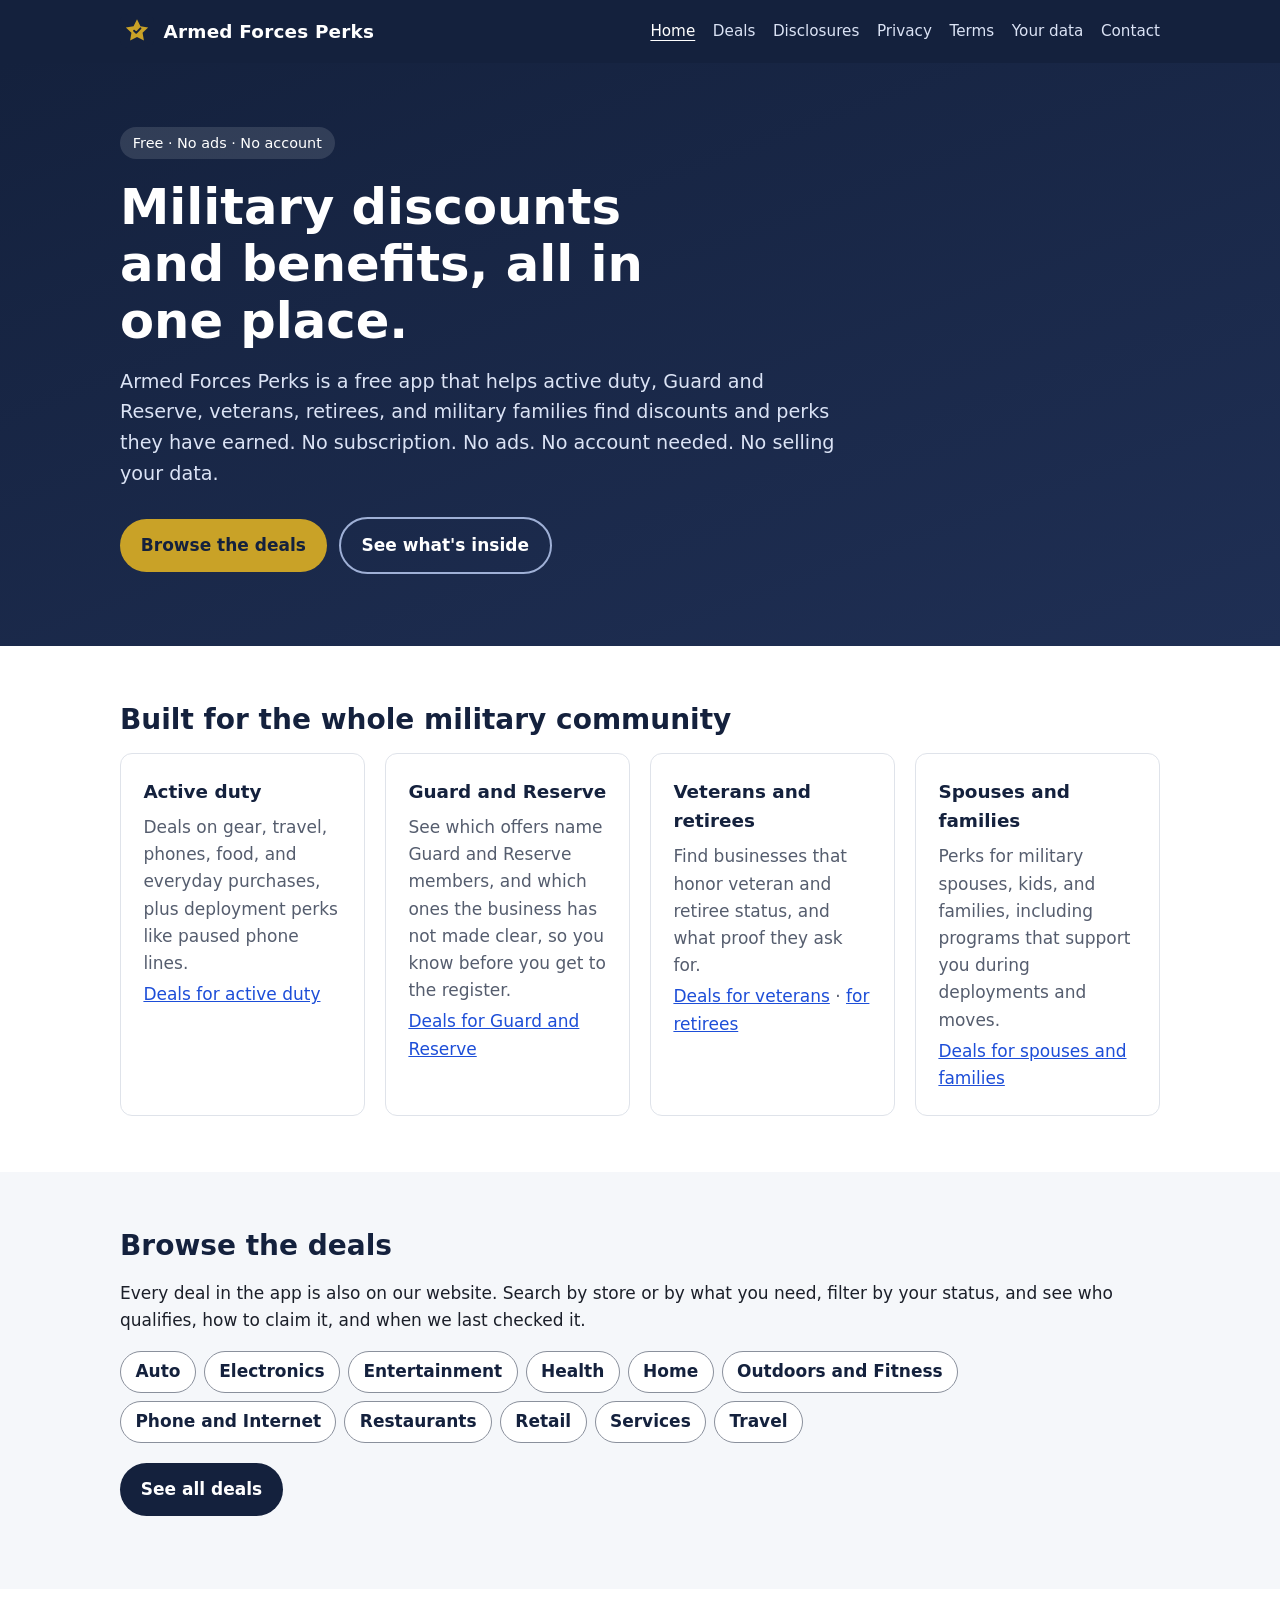
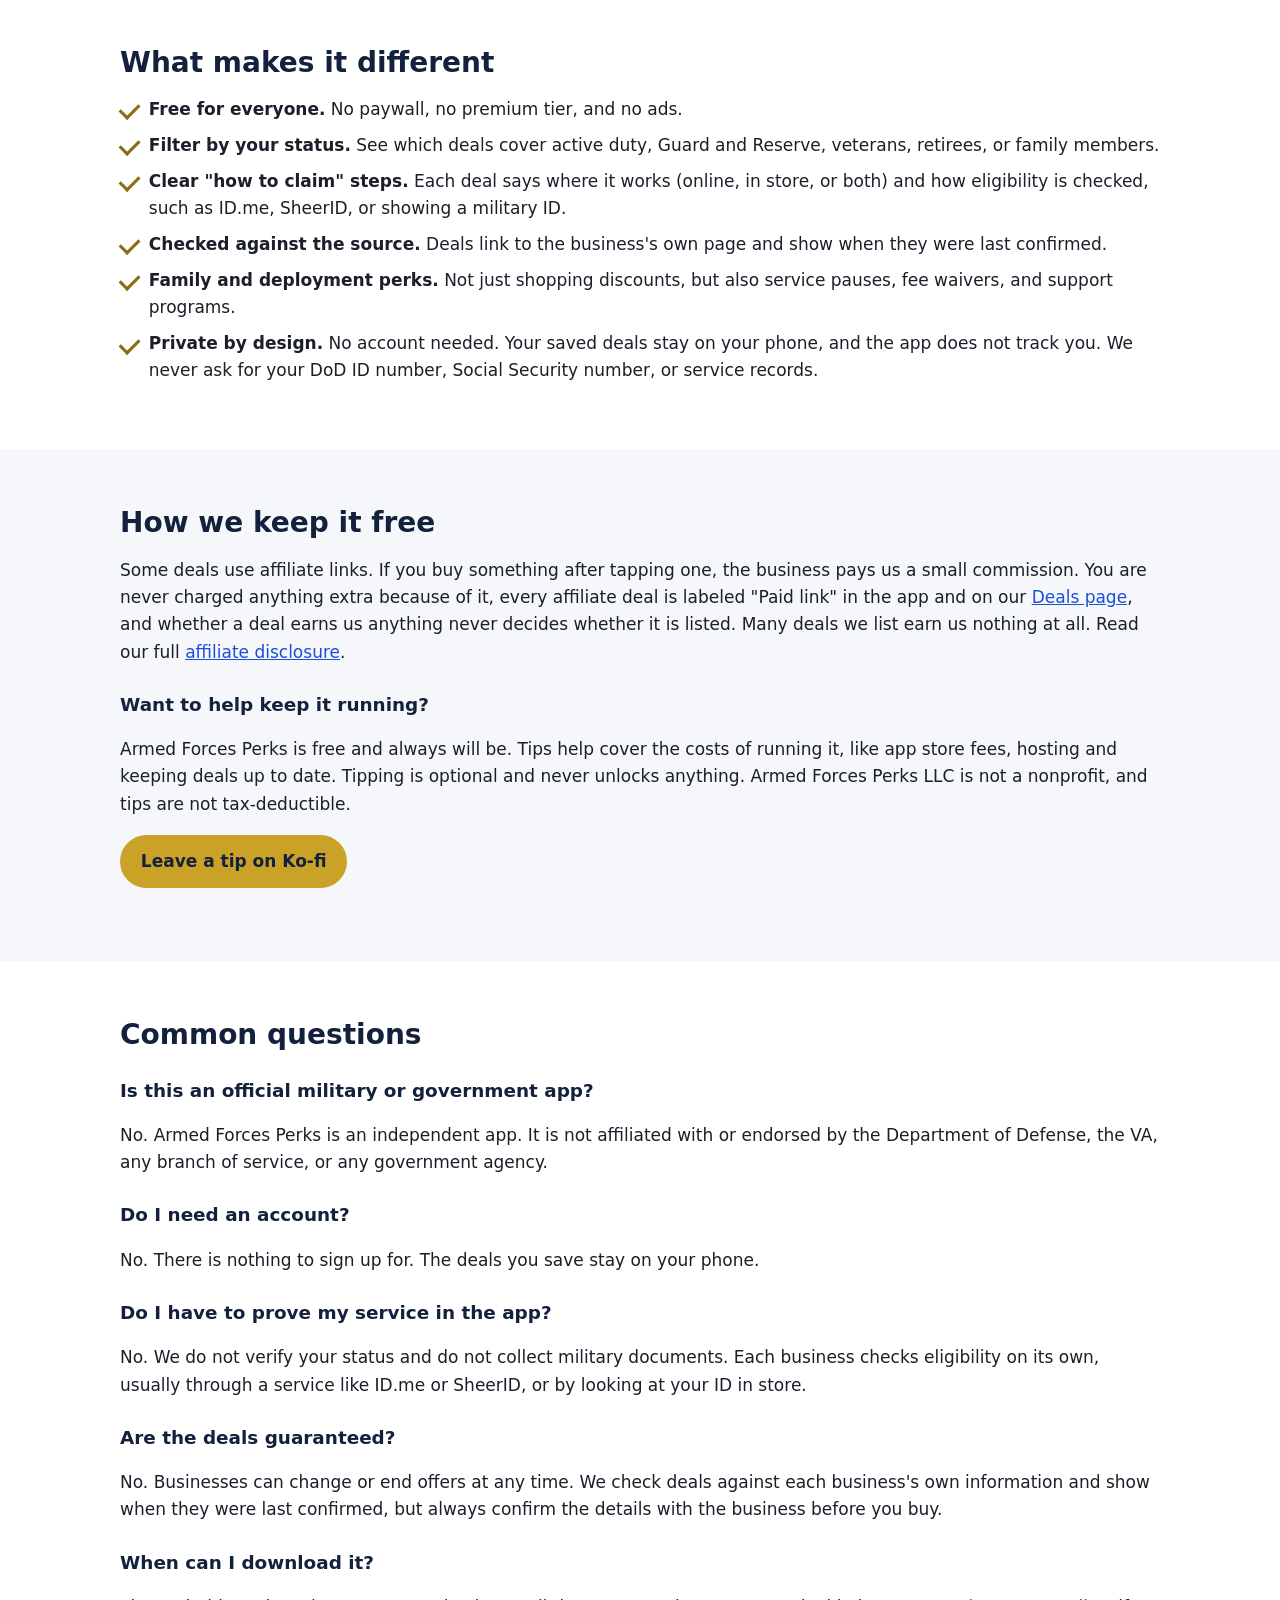
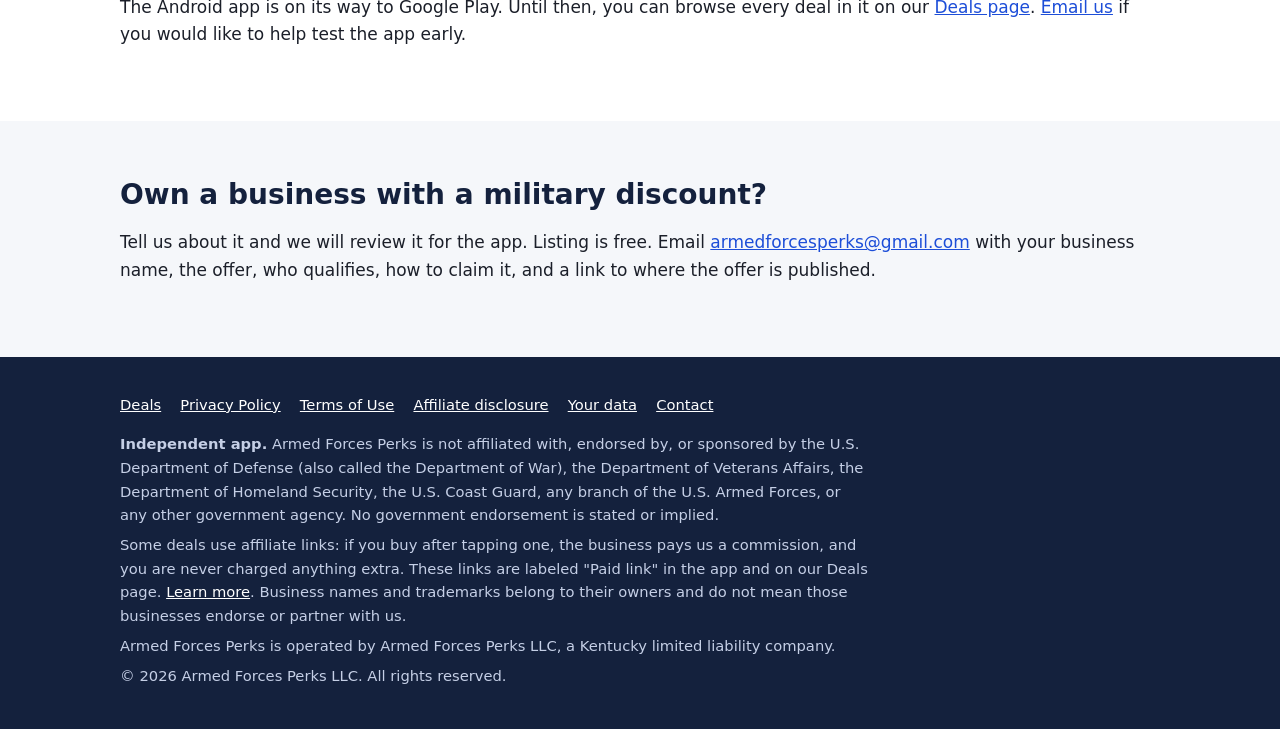
==== index.html @ b26818ce "Add an optional Ko-fi tip jar to the website, with disclosure and privacy notes Co-Authored-By: Clau" ====
<!doctype html>
<html lang="en">
<head>
  <meta charset="utf-8">
  <meta name="viewport" content="width=device-width, initial-scale=1">
  <meta name="impact-site-verification" value="49728595-e5d2-48c5-bed5-4b9787f39c00">
  <title>Armed Forces Perks: Free military discounts and benefits app</title>
  <meta name="description" content="A free, ad-free app that helps active duty, Guard and Reserve, veterans, retirees, and military families find discounts and benefits. Independent and not affiliated with the DoD.">
  <link rel="canonical" href="https://armedforcesperks.com/">
  <meta property="og:title" content="Armed Forces Perks: Free military discounts and benefits app">
  <meta property="og:description" content="A free, ad-free app that helps active duty, Guard and Reserve, veterans, retirees, and military families find discounts and benefits. Independent and not affiliated with the DoD.">
  <meta property="og:type" content="website">
  <meta property="og:url" content="https://armedforcesperks.com/">
  <link rel="icon" href="/favicon.svg" type="image/svg+xml">
  <meta name="theme-color" content="#14213d">
  <link rel="stylesheet" href="/assets/style.css">
</head>
<body>
  <a class="skip" href="#main">Skip to content</a>
  <header class="site-header">
    <div class="wrap">
      <a class="brand" href="/" aria-label="Armed Forces Perks home">
        <img src="/assets/logo.svg" alt="" width="34" height="34">
        <span>Armed Forces Perks</span>
      </a>
      <nav class="nav" aria-label="Main">
        <a href="/" aria-current="page">Home</a>
        <a href="/deals.html">Deals</a>
        <a href="/disclosures.html">Disclosures</a>
        <a href="/privacy.html">Privacy</a>
        <a href="/terms.html">Terms</a>
        <a href="/delete-account.html">Your data</a>
        <a href="/contact.html">Contact</a>
      </nav>
    </div>
  </header>
  <main id="main">
    <div class="hero">
      <div class="wrap">
        <span class="pill">Free &middot; No ads &middot; No account</span>
        <h1>Military discounts and benefits, all in one place.</h1>
        <p class="lead">Armed Forces Perks is a free app that helps active duty, Guard and Reserve, veterans, retirees, and military families find discounts and perks they have earned. No subscription. No ads. No account needed. No selling your data.</p>
        <div class="badge-row">
          <a class="btn btn-gold" href="/deals.html">Browse the deals</a>
          <a class="btn btn-ghost" href="#features">See what's inside</a>
        </div>
      </div>
    </div>

    <section id="who">
      <div class="wrap">
        <h2>Built for the whole military community</h2>
        <div class="grid">
          <div class="card"><h3>Active duty</h3><p>Deals on gear, travel, phones, food, and everyday purchases, plus deployment perks like paused phone lines.</p><p><a href="/deals.html?for=activeDuty">Deals for active duty</a></p></div>
          <div class="card"><h3>Guard and Reserve</h3><p>See which offers name Guard and Reserve members, and which ones the business has not made clear, so you know before you get to the register.</p><p><a href="/deals.html?for=guardReserve">Deals for Guard and Reserve</a></p></div>
          <div class="card"><h3>Veterans and retirees</h3><p>Find businesses that honor veteran and retiree status, and what proof they ask for.</p><p><a href="/deals.html?for=veteran">Deals for veterans</a> &middot; <a href="/deals.html?for=retiree">for retirees</a></p></div>
          <div class="card"><h3>Spouses and families</h3><p>Perks for military spouses, kids, and families, including programs that support you during deployments and moves.</p><p><a href="/deals.html?for=family">Deals for spouses and families</a></p></div>
        </div>
      </div>
    </section>

    <section id="browse" class="alt">
      <div class="wrap">
        <h2>Browse the deals</h2>
        <p>Every deal in the app is also on our website. Search by store or by what you need, filter by your status, and see who qualifies, how to claim it, and when we last checked it.</p>
        <ul class="cat-links" aria-label="Deal categories">
          <li><a href="/deals.html?category=Auto">Auto</a></li>
          <li><a href="/deals.html?category=Electronics">Electronics</a></li>
          <li><a href="/deals.html?category=Entertainment">Entertainment</a></li>
          <li><a href="/deals.html?category=Health">Health</a></li>
          <li><a href="/deals.html?category=Home">Home</a></li>
          <li><a href="/deals.html?category=Outdoors%20and%20Fitness">Outdoors and Fitness</a></li>
          <li><a href="/deals.html?category=Phone%20and%20Internet">Phone and Internet</a></li>
          <li><a href="/deals.html?category=Restaurants">Restaurants</a></li>
          <li><a href="/deals.html?category=Retail">Retail</a></li>
          <li><a href="/deals.html?category=Services">Services</a></li>
          <li><a href="/deals.html?category=Travel">Travel</a></li>
        </ul>
        <p><a class="btn btn-navy" href="/deals.html">See all deals</a></p>
      </div>
    </section>

    <section id="features">
      <div class="wrap">
        <h2>What makes it different</h2>
        <ul class="checks">
          <li><strong>Free for everyone.</strong> No paywall, no premium tier, and no ads.</li>
          <li><strong>Filter by your status.</strong> See which deals cover active duty, Guard and Reserve, veterans, retirees, or family members.</li>
          <li><strong>Clear "how to claim" steps.</strong> Each deal says where it works (online, in store, or both) and how eligibility is checked, such as ID.me, SheerID, or showing a military ID.</li>
          <li><strong>Checked against the source.</strong> Deals link to the business's own page and show when they were last confirmed.</li>
          <li><strong>Family and deployment perks.</strong> Not just shopping discounts, but also service pauses, fee waivers, and support programs.</li>
          <li><strong>Private by design.</strong> No account needed. Your saved deals stay on your phone, and the app does not track you. We never ask for your DoD ID number, Social Security number, or service records.</li>
        </ul>
      </div>
    </section>

    <section id="free" class="alt">
      <div class="wrap">
        <h2>How we keep it free</h2>
        <p>Some deals use affiliate links. If you buy something after tapping one, the business pays us a small commission. You are never charged anything extra because of it, every affiliate deal is labeled "Paid link" in the app and on our <a href="/deals.html">Deals page</a>, and whether a deal earns us anything never decides whether it is listed. Many deals we list earn us nothing at all. Read our full <a href="/disclosures.html">affiliate disclosure</a>.</p>
        <h3 id="tips">Want to help keep it running?</h3>
        <p>Armed Forces Perks is free and always will be. Tips help cover the costs of running it, like app store fees, hosting and keeping deals up to date. Tipping is optional and never unlocks anything. Armed Forces Perks LLC is not a nonprofit, and tips are not tax-deductible.</p>
        <p><a class="btn btn-gold" href="https://ko-fi.com/armedforcesperks" rel="noopener">Leave a tip on Ko-fi</a></p>
      </div>
    </section>

    <section id="faq">
      <div class="wrap">
        <h2>Common questions</h2>
        <h3>Is this an official military or government app?</h3>
        <p>No. Armed Forces Perks is an independent app. It is not affiliated with or endorsed by the Department of Defense, the VA, any branch of service, or any government agency.</p>
        <h3>Do I need an account?</h3>
        <p>No. There is nothing to sign up for. The deals you save stay on your phone.</p>
        <h3>Do I have to prove my service in the app?</h3>
        <p>No. We do not verify your status and do not collect military documents. Each business checks eligibility on its own, usually through a service like ID.me or SheerID, or by looking at your ID in store.</p>
        <h3>Are the deals guaranteed?</h3>
        <p>No. Businesses can change or end offers at any time. We check deals against each business's own information and show when they were last confirmed, but always confirm the details with the business before you buy.</p>
        <h3>When can I download it?</h3>
        <p>The Android app is on its way to Google Play. Until then, you can browse every deal in it on our <a href="/deals.html">Deals page</a>. <a href="/contact.html">Email us</a> if you would like to help test the app early.</p>
      </div>
    </section>

    <section id="business" class="alt">
      <div class="wrap">
        <h2>Own a business with a military discount?</h2>
        <p>Tell us about it and we will review it for the app. Listing is free. Email <a href="mailto:armedforcesperks@gmail.com">armedforcesperks@gmail.com</a> with your business name, the offer, who qualifies, how to claim it, and a link to where the offer is published.</p>
      </div>
    </section>
  </main>
  <footer class="site-footer">
    <div class="wrap">
      <ul class="links">
        <li><a href="/deals.html">Deals</a></li>
        <li><a href="/privacy.html">Privacy Policy</a></li>
        <li><a href="/terms.html">Terms of Use</a></li>
        <li><a href="/disclosures.html">Affiliate disclosure</a></li>
        <li><a href="/delete-account.html">Your data</a></li>
        <li><a href="/contact.html">Contact</a></li>
      </ul>
      <p><strong>Independent app.</strong> Armed Forces Perks is not affiliated with, endorsed by, or sponsored by the U.S. Department of Defense (also called the Department of War), the Department of Veterans Affairs, the Department of Homeland Security, the U.S. Coast Guard, any branch of the U.S. Armed Forces, or any other government agency. No government endorsement is stated or implied.</p>
      <p>Some deals use affiliate links: if you buy after tapping one, the business pays us a commission, and you are never charged anything extra. These links are labeled "Paid link" in the app and on our Deals page. <a href="/disclosures.html">Learn more</a>. Business names and trademarks belong to their owners and do not mean those businesses endorse or partner with us.</p>
      <p>Armed Forces Perks is operated by Armed Forces Perks LLC, a Kentucky limited liability company.</p>
      <p>&copy; 2026 Armed Forces Perks LLC. All rights reserved.</p>
    </div>
  </footer>
</body>
</html>
---- assets/style.css ----
/* Armed Forces Perks: site styles. No external fonts, scripts or trackers. */
:root{
  --navy:#14213d; --navy-2:#1f2f54; --gold:#c9a227; --gold-dark:#8a6d10;
  --ink:#1b1f29; --muted:#555d6e; --line:#dfe3ea; --bg:#ffffff; --bg-soft:#f5f7fa;
  --radius:12px; --max:1080px;
}
*{box-sizing:border-box}
html{-webkit-text-size-adjust:100%}
body{margin:0;font-family:system-ui,-apple-system,"Segoe UI",Roboto,"Helvetica Neue",Arial,sans-serif;
  color:var(--ink);background:var(--bg);line-height:1.6;font-size:17px}
img,svg{max-width:100%;height:auto}
a{color:#1d4ed8}
a:hover{color:#1e3a8a}
:focus-visible{outline:3px solid var(--gold);outline-offset:2px}
.skip{position:absolute;left:-9999px}
.skip:focus{left:1rem;top:1rem;background:#fff;padding:.5rem 1rem;z-index:10}
.wrap{max-width:var(--max);margin:0 auto;padding:0 1.25rem}

/* Header */
.site-header{background:var(--navy);color:#fff}
.site-header .wrap{display:flex;align-items:center;justify-content:space-between;gap:1rem;flex-wrap:wrap;padding-top:.9rem;padding-bottom:.9rem}
.brand{display:flex;align-items:center;gap:.6rem;color:#fff;text-decoration:none;font-weight:700;font-size:1.15rem;letter-spacing:.2px}
.brand:hover{color:#fff}
.brand svg{width:34px;height:34px;flex:none}
.nav{display:flex;flex-wrap:wrap;gap:.25rem 1.1rem}
.nav a{color:#dbe3f5;text-decoration:none;font-size:.95rem}
.nav a:hover,.nav a[aria-current="page"]{color:#fff;text-decoration:underline;text-underline-offset:4px}

/* Hero */
.hero{background:linear-gradient(160deg,var(--navy) 0%,var(--navy-2) 100%);color:#fff;padding:4rem 0 4.5rem}
.hero h1{font-size:clamp(2rem,5vw,3.1rem);line-height:1.15;margin:0 0 1rem;max-width:18ch}
.hero p.lead{font-size:1.2rem;color:#dbe3f5;max-width:60ch;margin:0 0 1.75rem}
.badge-row{display:flex;flex-wrap:wrap;gap:.75rem;align-items:center}
.btn{display:inline-block;padding:.8rem 1.3rem;border-radius:999px;font-weight:600;text-decoration:none}
.btn-gold{background:var(--gold);color:#14213d}
.btn-gold:hover{background:#ddb53a;color:#14213d}
.btn-ghost{border:2px solid #9fb0d6;color:#fff}
.btn-ghost:hover{border-color:#fff;color:#fff}
.pill{display:inline-block;background:rgba(255,255,255,.12);color:#fff;border-radius:999px;padding:.3rem .8rem;font-size:.9rem;margin-bottom:1.25rem}

/* Sections */
section{padding:3.5rem 0}
section.alt{background:var(--bg-soft)}
h2{font-size:1.75rem;line-height:1.25;margin:0 0 1rem;color:var(--navy)}
h3{font-size:1.15rem;margin:1.5rem 0 .5rem;color:var(--navy)}
.grid{display:grid;gap:1.25rem;grid-template-columns:repeat(auto-fit,minmax(230px,1fr))}
.card{background:#fff;border:1px solid var(--line);border-radius:var(--radius);padding:1.4rem}
.card h3{margin-top:0}
.card p{margin:.25rem 0 0;color:var(--muted)}
.checks{list-style:none;padding:0;margin:0}
.checks li{padding-left:1.8rem;position:relative;margin:.55rem 0}
.checks li::before{content:"";position:absolute;left:0;top:.45em;width:1rem;height:.55rem;border-left:3px solid var(--gold-dark);border-bottom:3px solid var(--gold-dark);transform:rotate(-45deg)}

/* Legal / document pages */
.doc{padding:2.75rem 0 3.5rem}
.doc .wrap{max-width:780px}
.doc h1{font-size:2.1rem;line-height:1.2;color:var(--navy);margin:0 0 .35rem}
.doc h2{font-size:1.35rem;margin:2.2rem 0 .6rem}
.doc .meta{color:var(--muted);margin:0 0 1.75rem}
.doc li{margin:.3rem 0}
.note{background:#fff8e1;border:1px solid #f0d98a;border-left:5px solid var(--gold);border-radius:8px;padding:1rem 1.2rem;margin:1.5rem 0}
.note p{margin:.3rem 0}
.box{background:var(--bg-soft);border:1px solid var(--line);border-radius:8px;padding:1rem 1.2rem;margin:1.25rem 0}
.toc{background:var(--bg-soft);border-radius:8px;padding:1rem 1.25rem;margin:0 0 1.5rem}
.toc ol{margin:.3rem 0 0;padding-left:1.25rem}
table{width:100%;border-collapse:collapse;margin:1rem 0;font-size:.95rem}
th,td{border:1px solid var(--line);padding:.6rem .7rem;text-align:left;vertical-align:top}
th{background:var(--bg-soft)}
.table-scroll{overflow-x:auto}
ol.steps{padding-left:1.3rem}
ol.steps li{margin:.6rem 0}

/* Footer */
.site-footer{background:var(--navy);color:#c5cfe6;font-size:.92rem;padding:2.25rem 0}
.site-footer a{color:#fff}
.site-footer .links{display:flex;flex-wrap:wrap;gap:.4rem 1.2rem;margin:0 0 1rem;padding:0;list-style:none}
.site-footer p{margin:.4rem 0;max-width:80ch}

@media (max-width:640px){
  body{font-size:16px}
  .hero{padding:3rem 0 3.25rem}
  section{padding:2.5rem 0}
}
@media print{
  .site-header,.site-footer,.skip{display:none}
  a{color:inherit}
}

/* Screen-reader-only text */
.visually-hidden{position:absolute!important;width:1px;height:1px;padding:0;margin:-1px;overflow:hidden;clip:rect(0,0,0,0);white-space:nowrap;border:0}

/* Deals page. Colors follow the app: deal blue for the discount, green for "Verified",
   amber for "Needs review". Every text color meets WCAG AA contrast on its background. */
.page-head{background:linear-gradient(160deg,var(--navy) 0%,var(--navy-2) 100%);color:#fff;padding:2.5rem 0 2.75rem}
.page-head h1{font-size:clamp(1.8rem,4.5vw,2.6rem);line-height:1.15;margin:0 0 .75rem}
.page-head .lead{color:#dbe3f5;font-size:1.1rem;max-width:65ch;margin:0}
.deals-section{padding-top:1.75rem}
.note.disclose{margin-top:0}
.filters{display:grid;gap:.9rem 1.25rem;grid-template-columns:2fr 1fr 1fr;align-items:end;background:var(--bg-soft);border:1px solid var(--line);border-radius:var(--radius);padding:1rem 1.1rem;margin:1.25rem 0 1rem}
.filters[hidden]{display:none}
.field{display:flex;flex-direction:column;gap:.3rem;min-width:0}
.field>label{font-weight:700;font-size:.92rem;color:var(--navy)}
.field input[type=search],.field select{font:inherit;font-size:1rem;width:100%;min-height:46px;padding:.55rem .75rem;border:1px solid #8a909c;border-radius:10px;background:#fff;color:var(--ink)}
.field-checks{grid-column:1 / 3;flex-direction:row;flex-wrap:wrap;gap:.4rem 1.5rem}
.field-reset{align-items:flex-end}
.check{display:flex;align-items:center;gap:.5rem;min-height:44px;cursor:pointer}
.check input{width:1.2rem;height:1.2rem;margin:0;accent-color:var(--navy)}
.check input:disabled+span{color:#6b7280}
.btn-plain{font:inherit;background:none;border:0;padding:.35rem .1rem;color:#1d4ed8;text-decoration:underline;text-underline-offset:3px;cursor:pointer;min-height:44px}
.btn-plain:hover{color:#1e3a8a}
.results-bar{display:flex;flex-wrap:wrap;justify-content:space-between;align-items:baseline;gap:.25rem 1rem;margin:.25rem 0 .5rem}
.count{font-weight:700;margin:0;color:var(--navy)}
.updated{margin:0;color:var(--muted);font-size:.92rem}
.search-note{margin:.25rem 0 1rem}
.deal-list{list-style:none;margin:0;padding:0;display:grid;gap:.9rem}
.deal{display:grid;grid-template-columns:92px minmax(0,1fr);background:#fff;border:1px solid #d5dae3;border-radius:var(--radius);overflow:hidden;scroll-margin-top:1rem}
.deal-amt{background:#1046d6;color:#fff;display:flex;flex-direction:column;align-items:center;justify-content:center;text-align:center;padding:.75rem .4rem;font-weight:900;line-height:1.05}
.amt-big{font-size:1.6rem;letter-spacing:-.5px}
.amt-big.amt-long{font-size:1.25rem}
.amt-small{font-size:.75rem;letter-spacing:.6px;margin:.2rem 0}
.deal-icon{width:34px;height:34px;fill:none;stroke:#fff;stroke-width:1.8;stroke-linecap:round;stroke-linejoin:round}
.deal-body{min-width:0;padding:.9rem 1.1rem .6rem}
.deal-cat{margin:0;font-size:.78rem;font-weight:800;letter-spacing:1px;text-transform:uppercase;color:#4a5160}
.deal-name{margin:.1rem 0 .2rem;font-size:1.2rem;line-height:1.25;color:var(--ink);overflow-wrap:anywhere}
.deal-sum{margin:0 0 .5rem;color:#2f3542}
.badges{list-style:none;display:flex;flex-wrap:wrap;gap:.35rem .5rem;margin:0;padding:0}
.badge{font-size:.82rem;font-weight:700;border-radius:999px;padding:.12rem .6rem;border:1px solid transparent}
.badge-ok{color:#0b6b2e;background:#e7f4ec}
.badge-warn{color:#8a5300;background:#fff1d6}
.badge-neutral{color:#3c4350;background:#eef0f4}
.badge-info{color:#1046d6;background:#e9effd}
.badge-paid{color:#16181d;background:#fff;border-color:#8a909c}
.deal-more{grid-column:1 / -1;border-top:1px solid var(--line);padding:0 1.1rem}
.deal-more>summary{cursor:pointer;font-weight:700;color:#1d4ed8;min-height:44px;display:flex;align-items:center;gap:.35rem;list-style:none}
.deal-more>summary::-webkit-details-marker{display:none}
.deal-more>summary::before{content:"";width:.5rem;height:.5rem;border-right:2px solid currentColor;border-bottom:2px solid currentColor;transform:rotate(-45deg);transition:transform .15s;margin-right:.2rem}
.deal-more[open]>summary::before{transform:rotate(45deg)}
.deal-more>summary:hover{color:#1e3a8a}
.deal-detail{padding:.25rem 0 1rem}
.deal-detail>p{margin:.5rem 0}
.deal-detail h4{font-size:.85rem;letter-spacing:.8px;text-transform:uppercase;color:#4a5160;margin:1.1rem 0 .35rem}
.trust{border:1px solid;border-left-width:5px;border-radius:8px;padding:.6rem .9rem}
.trust p{margin:.1rem 0;font-size:.95rem}
.trust-title{font-weight:800}
.trust-ok{border-color:#0b6b2e}
.trust-ok .trust-title{color:#0b6b2e}
.trust-warn{border-color:#8a5300;background:#fff1d6}
.trust-warn .trust-title{color:#8a5300}
table.elig{margin:.25rem 0;max-width:420px}
table.elig caption{position:absolute;width:1px;height:1px;overflow:hidden;clip:rect(0,0,0,0)}
table.elig th{background:none;font-weight:400}
table.elig td{font-weight:700;width:9rem}
.elig-yes{color:#0b6b2e}
.elig-no{color:#9b1c22}
.elig-unknown{color:#4a5160}
.facts{display:flex;flex-wrap:wrap;gap:.35rem 1.25rem;padding:0;margin:.25rem 0;list-style:none;font-size:.95rem}
.facts li{position:relative;padding-left:.9rem}
.facts li::before{content:"";position:absolute;left:0;top:.65em;width:.4rem;height:.4rem;border-radius:50%;background:#8a909c}
.notice{background:var(--bg-soft);border:1px solid var(--line);border-radius:8px;padding:.7rem .9rem;margin:.9rem 0;font-size:.95rem}
.notice-info{background:#e9effd;border-color:#c9d6fb}
.notice-warn{background:#fff1d6;border-color:#f0d98a;color:#5c3a00}
.cta{margin:1.1rem 0 .5rem}
.cta .paid{font-weight:700;margin:0 0 .45rem;font-size:.95rem}
.btn-deal{background:#1046d6;color:#fff;border-radius:10px;padding:.75rem 1.2rem;overflow-wrap:anywhere}
.btn-deal:hover{background:#0b37ad;color:#fff}
.cta .small{margin:.4rem 0 0}
.small{font-size:.88rem}
.muted{color:var(--muted)}
.deal-links{margin:.9rem 0 .2rem}
.more-row{text-align:center;margin:1.5rem 0 .5rem}
.btn-navy{background:var(--navy);color:#fff;border:0;font:inherit;font-weight:600;cursor:pointer}
.btn-navy:hover{background:var(--navy-2);color:#fff}
.btn-navy[hidden]{display:none}
.deals-foot{margin-top:2.5rem;border-top:1px solid var(--line);padding-top:1.5rem}
.deals-foot h2{font-size:1.35rem}
/* Home page: category shortcuts */
.cat-links{display:flex;flex-wrap:wrap;gap:.5rem;list-style:none;padding:0;margin:1rem 0 1.25rem}
.cat-links a{display:inline-block;border:1px solid #8a909c;border-radius:999px;padding:.4rem .9rem;text-decoration:none;color:var(--navy);background:#fff;font-weight:600}
.cat-links a:hover{border-color:var(--navy);background:var(--bg-soft)}

@media (max-width:820px){
  .filters{grid-template-columns:1fr 1fr}
  .field-search{grid-column:1 / -1}
  .field-checks{grid-column:1 / -1}
  .field-reset{grid-column:1 / -1;align-items:flex-start}
}
@media (max-width:520px){
  .filters{grid-template-columns:1fr}
  .deal{grid-template-columns:72px minmax(0,1fr)}
  .deal-amt{padding:.6rem .25rem}
  .deal-more{padding:0 .85rem}
  .amt-big{font-size:1.3rem}
  .amt-big.amt-long{font-size:1.05rem}
  .deal-body{padding:.8rem .85rem .6rem}
  .btn-deal{display:block;text-align:center}
}
@media (prefers-reduced-motion:reduce){
  .deal-more>summary::before{transition:none}
}
@media print{
  .filters,.more-row,.deal-more>summary{display:none}
}
@media (max-width:640px){
  .page-head{padding:1.6rem 0 1.75rem}
  .page-head .lead{font-size:1rem}
  .note.disclose{font-size:.92rem;padding:.75rem .9rem}
  .note.disclose p{margin:.2rem 0}
}
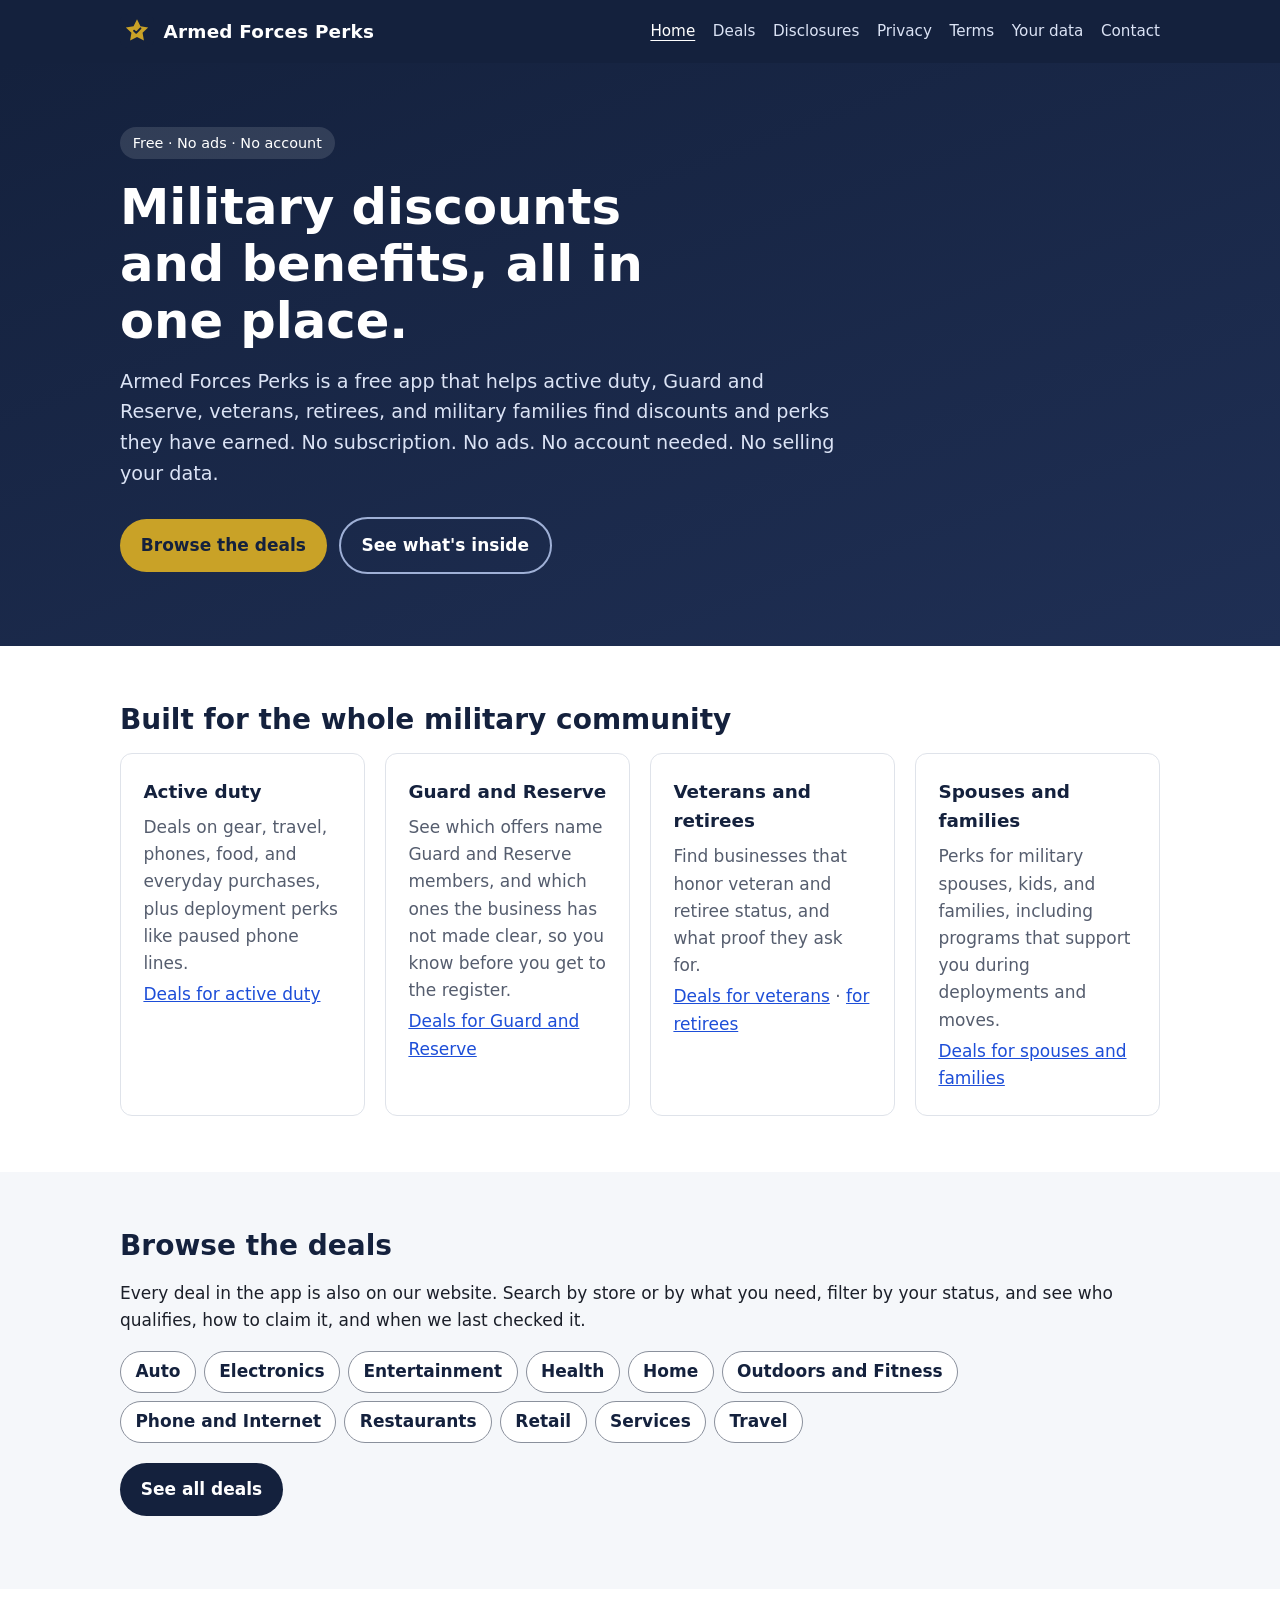
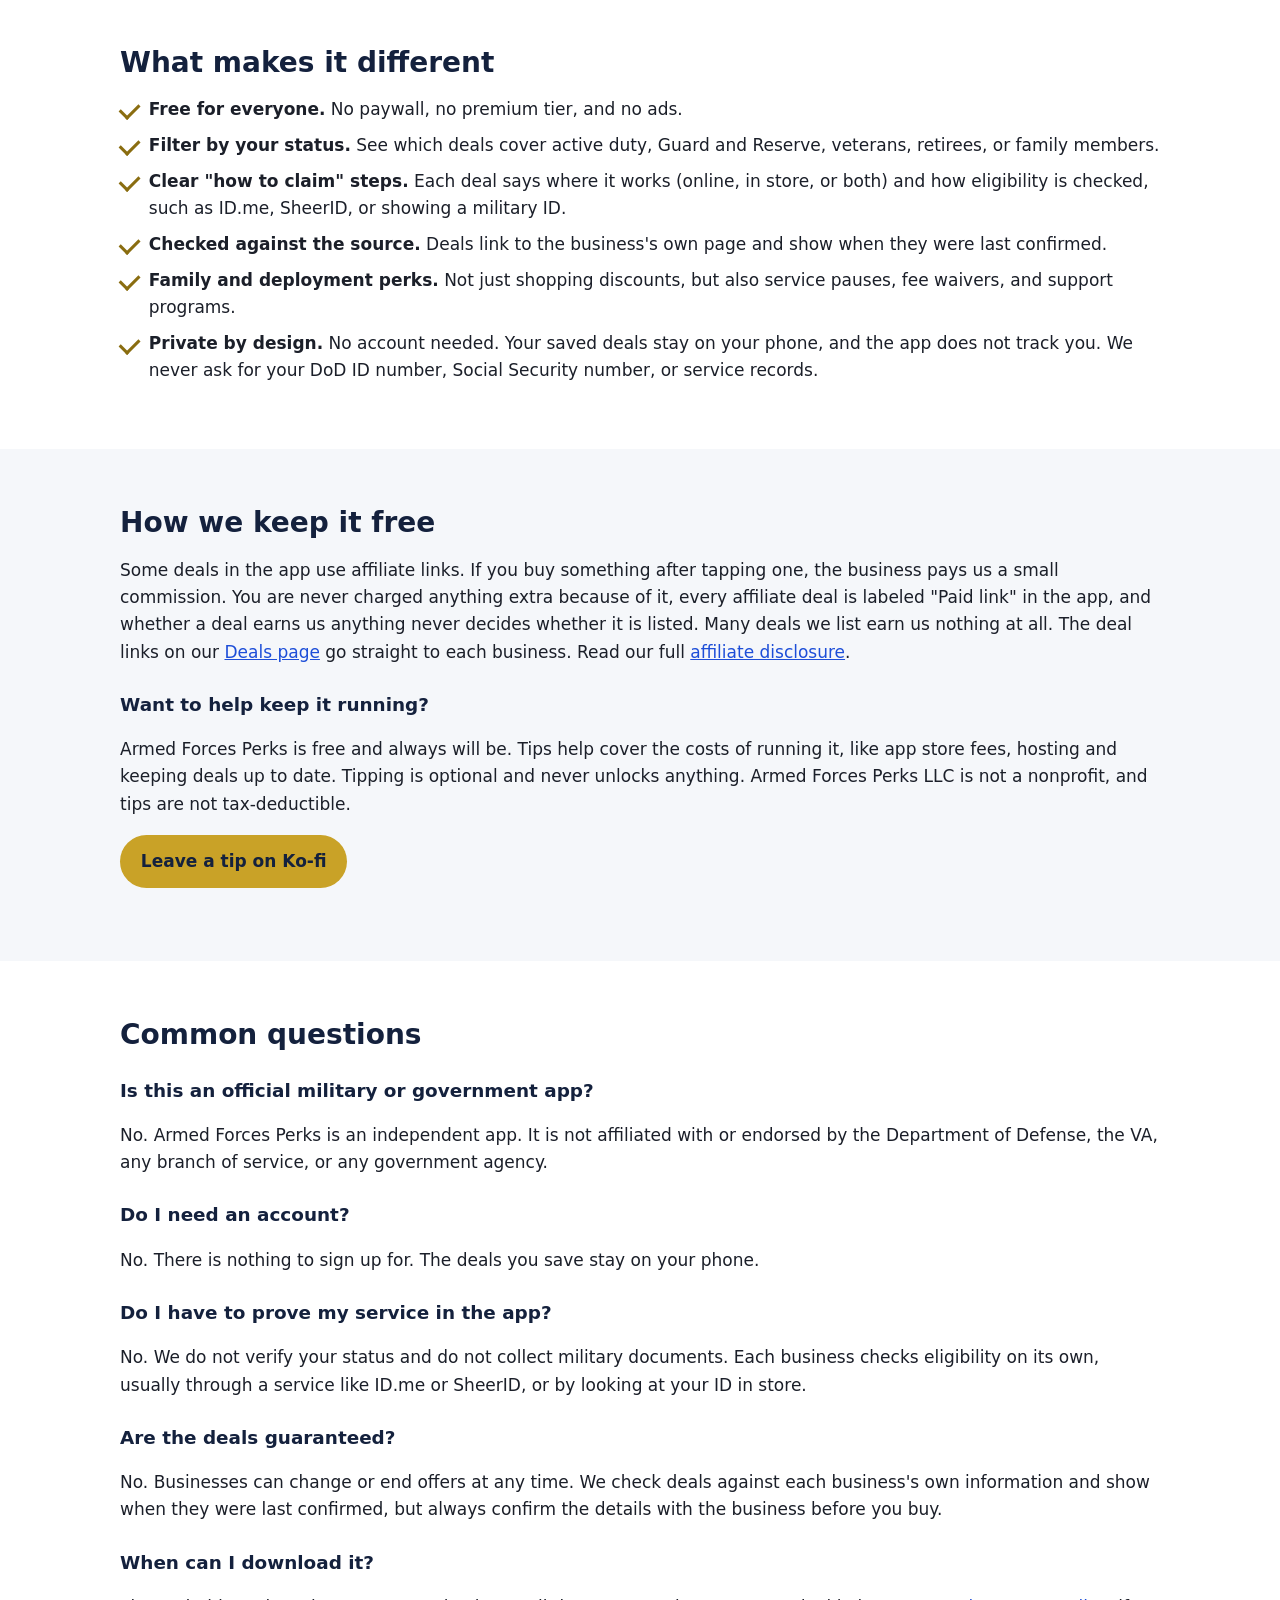
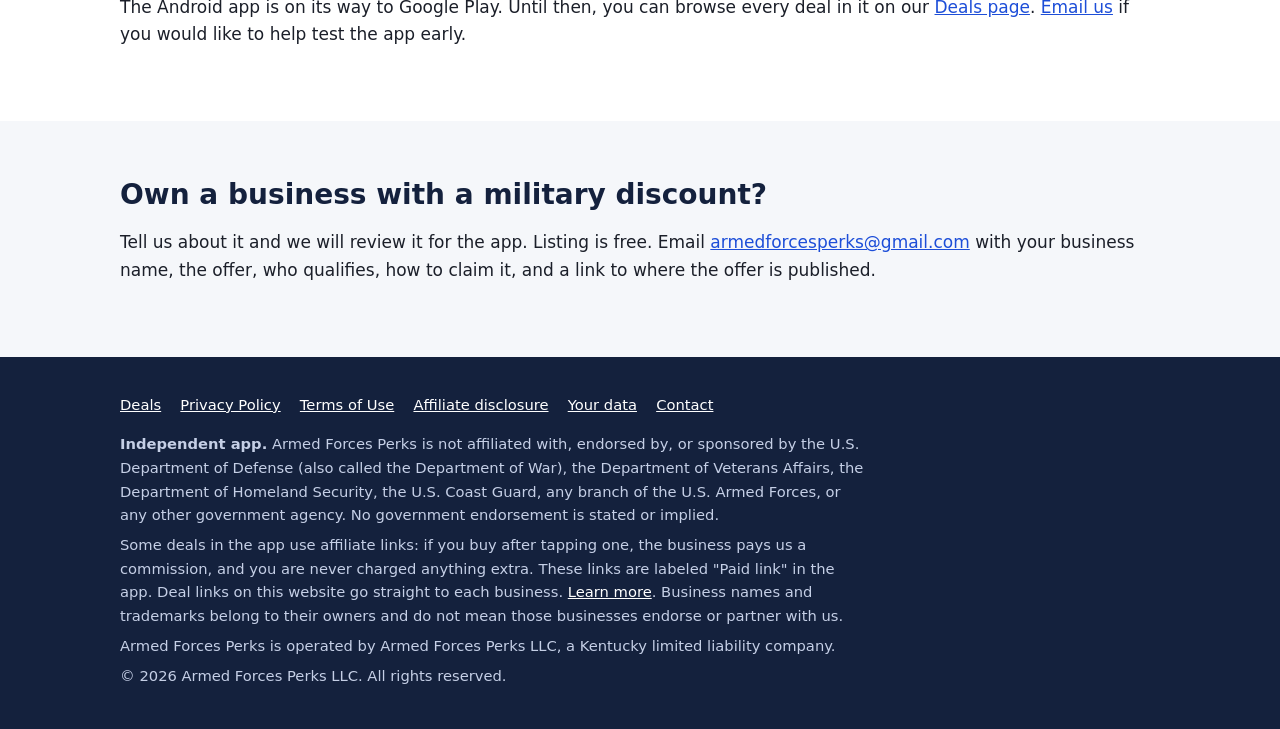
==== commit 806c8c09: "Website: keep affiliate links in the app; .org redirect is Namecheap - Deals page always links strai" ====
--- a/index.html
+++ b/index.html
@@ -97,7 +97,7 @@
     <section id="free" class="alt">
       <div class="wrap">
         <h2>How we keep it free</h2>
-        <p>Some deals use affiliate links. If you buy something after tapping one, the business pays us a small commission. You are never charged anything extra because of it, every affiliate deal is labeled "Paid link" in the app and on our <a href="/deals.html">Deals page</a>, and whether a deal earns us anything never decides whether it is listed. Many deals we list earn us nothing at all. Read our full <a href="/disclosures.html">affiliate disclosure</a>.</p>
+        <p>Some deals in the app use affiliate links. If you buy something after tapping one, the business pays us a small commission. You are never charged anything extra because of it, every affiliate deal is labeled "Paid link" in the app, and whether a deal earns us anything never decides whether it is listed. Many deals we list earn us nothing at all. The deal links on our <a href="/deals.html">Deals page</a> go straight to each business. Read our full <a href="/disclosures.html">affiliate disclosure</a>.</p>
         <h3 id="tips">Want to help keep it running?</h3>
         <p>Armed Forces Perks is free and always will be. Tips help cover the costs of running it, like app store fees, hosting and keeping deals up to date. Tipping is optional and never unlocks anything. Armed Forces Perks LLC is not a nonprofit, and tips are not tax-deductible.</p>
         <p><a class="btn btn-gold" href="https://ko-fi.com/armedforcesperks" rel="noopener">Leave a tip on Ko-fi</a></p>
@@ -138,7 +138,7 @@
         <li><a href="/contact.html">Contact</a></li>
       </ul>
       <p><strong>Independent app.</strong> Armed Forces Perks is not affiliated with, endorsed by, or sponsored by the U.S. Department of Defense (also called the Department of War), the Department of Veterans Affairs, the Department of Homeland Security, the U.S. Coast Guard, any branch of the U.S. Armed Forces, or any other government agency. No government endorsement is stated or implied.</p>
-      <p>Some deals use affiliate links: if you buy after tapping one, the business pays us a commission, and you are never charged anything extra. These links are labeled "Paid link" in the app and on our Deals page. <a href="/disclosures.html">Learn more</a>. Business names and trademarks belong to their owners and do not mean those businesses endorse or partner with us.</p>
+      <p>Some deals in the app use affiliate links: if you buy after tapping one, the business pays us a commission, and you are never charged anything extra. These links are labeled "Paid link" in the app. Deal links on this website go straight to each business. <a href="/disclosures.html">Learn more</a>. Business names and trademarks belong to their owners and do not mean those businesses endorse or partner with us.</p>
       <p>Armed Forces Perks is operated by Armed Forces Perks LLC, a Kentucky limited liability company.</p>
       <p>&copy; 2026 Armed Forces Perks LLC. All rights reserved.</p>
     </div>
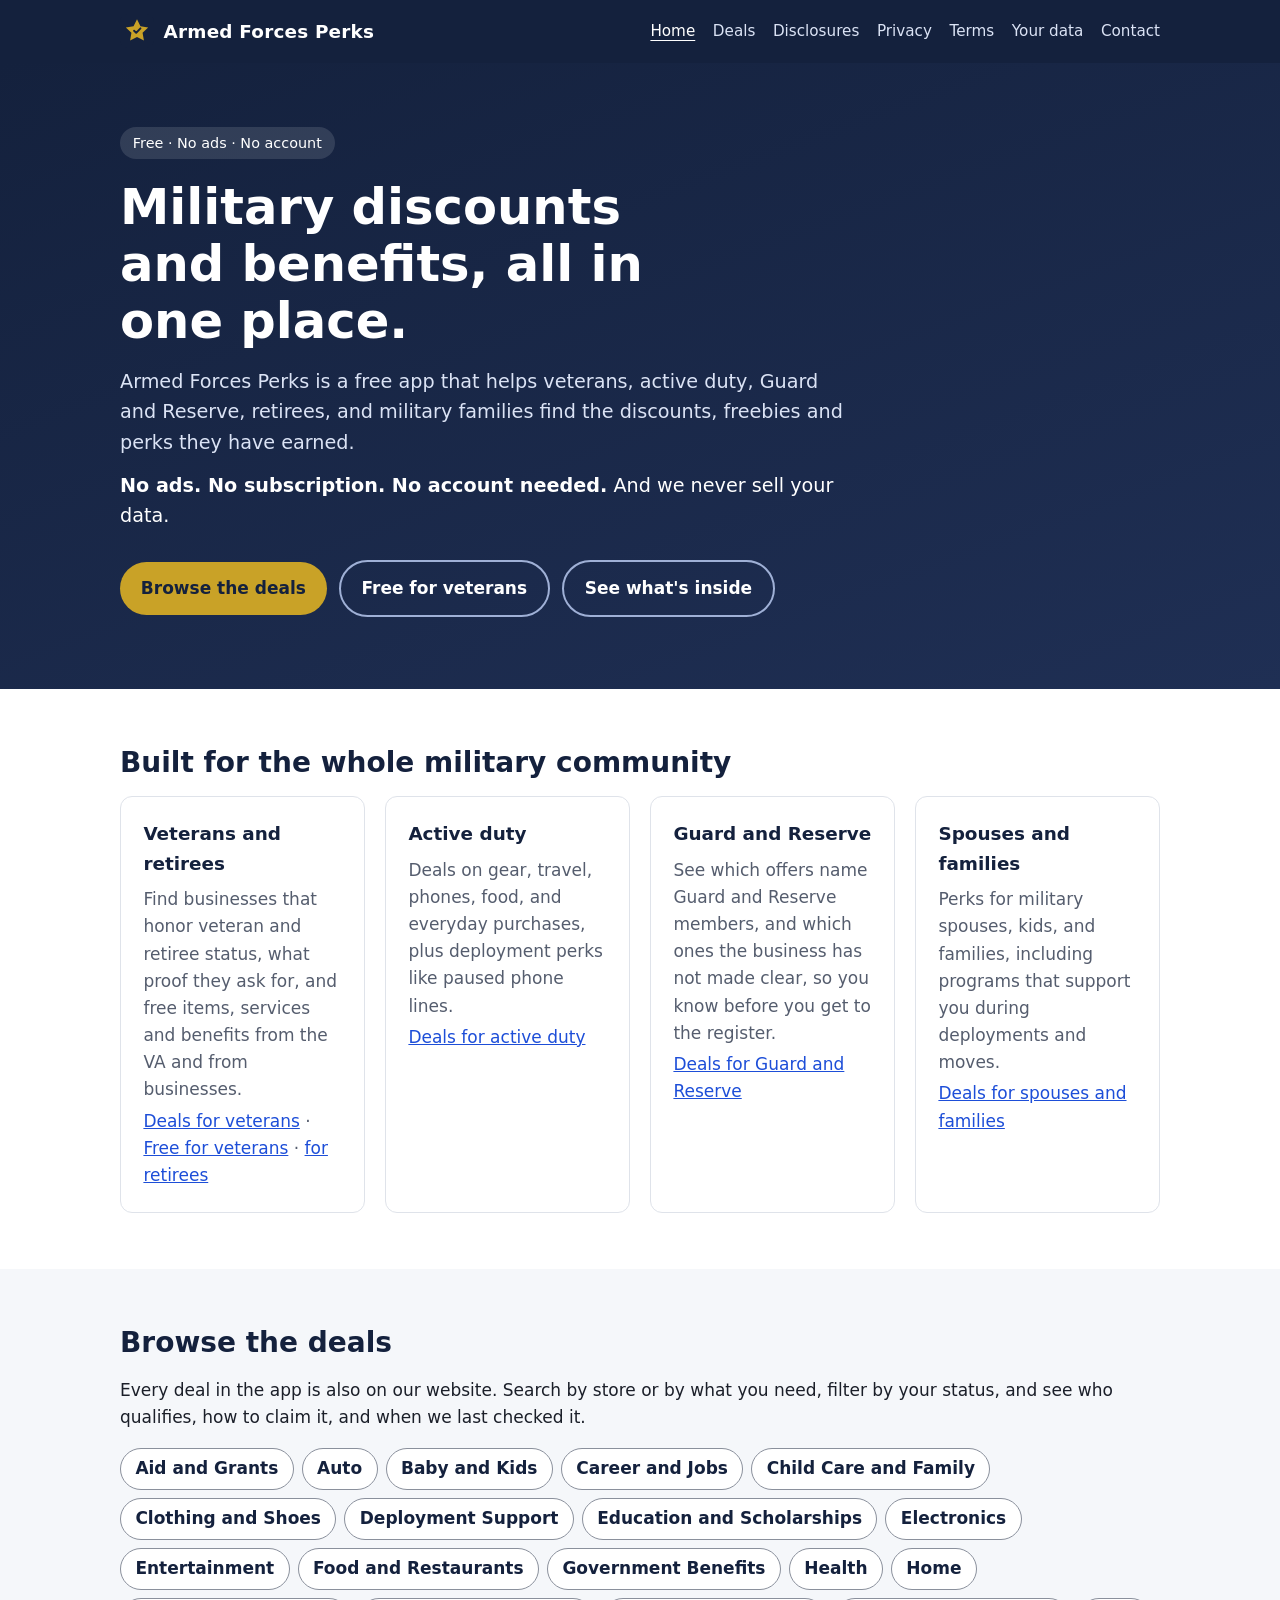
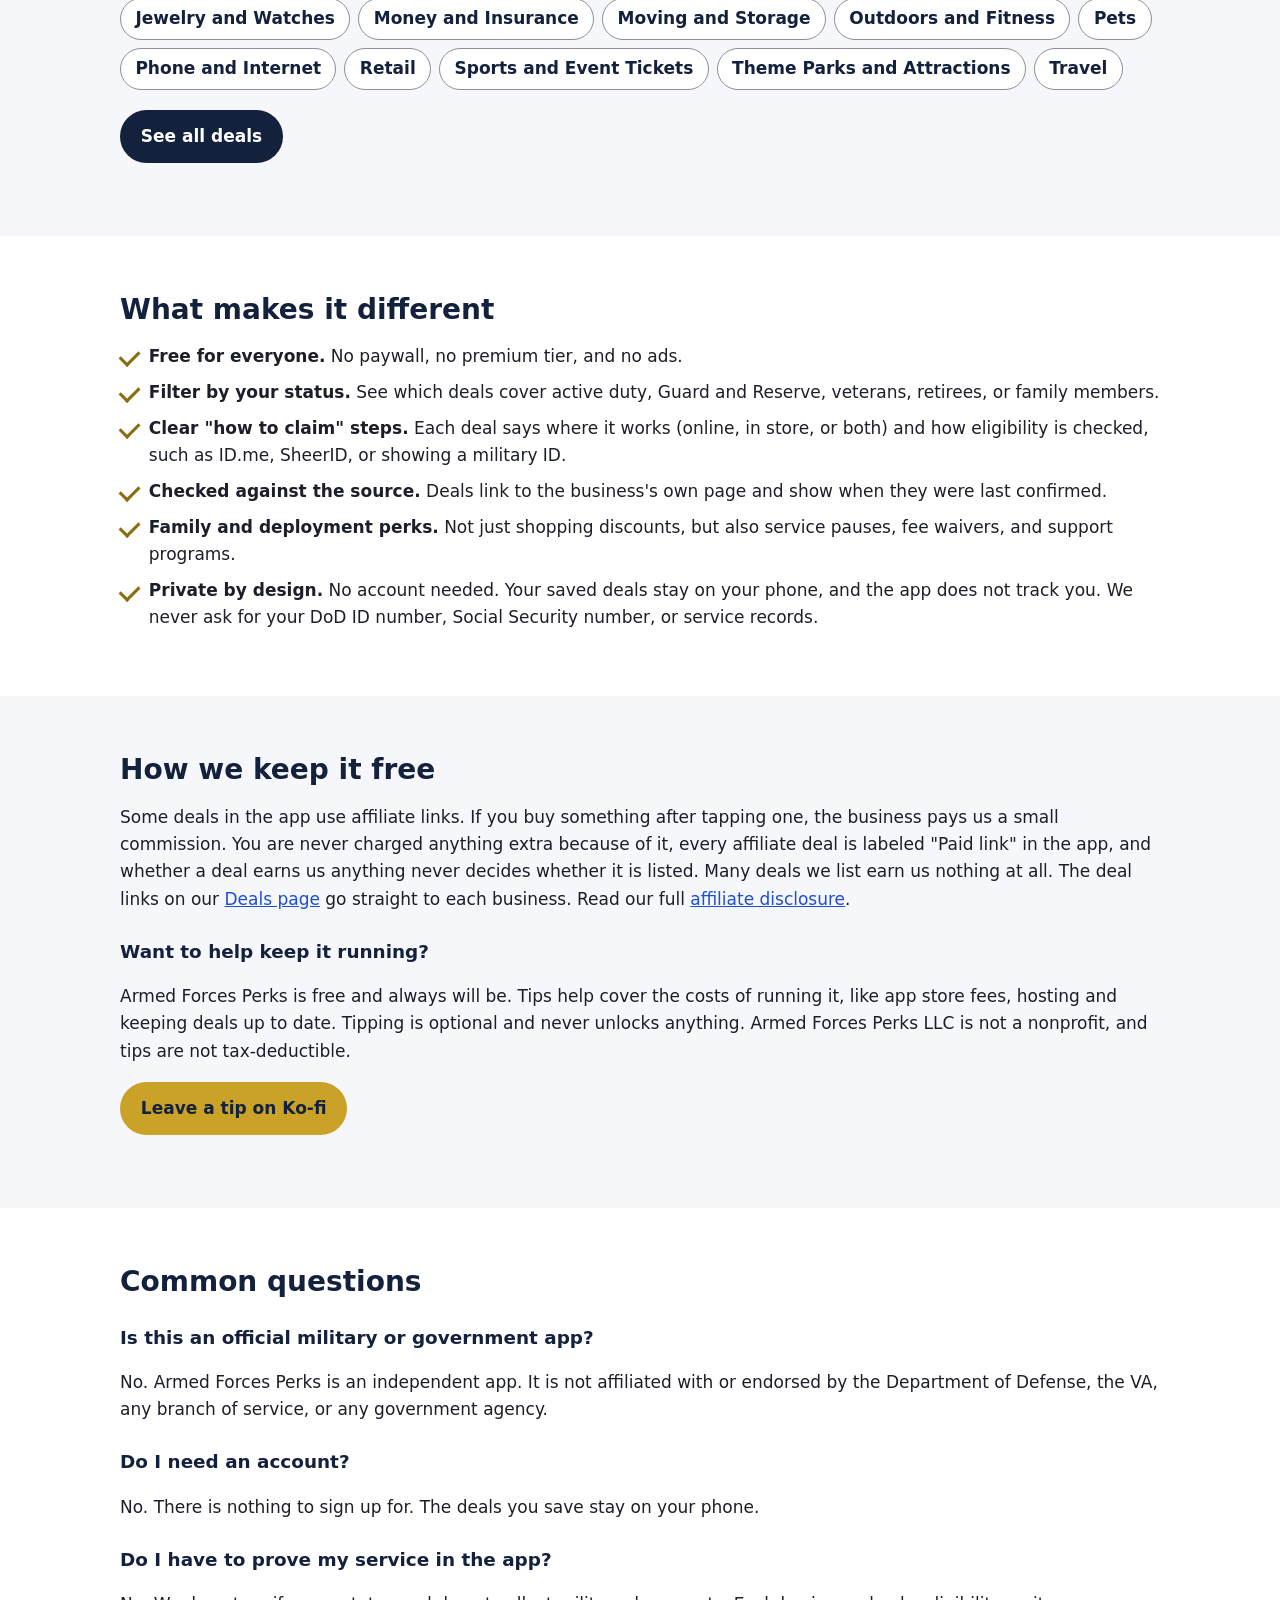
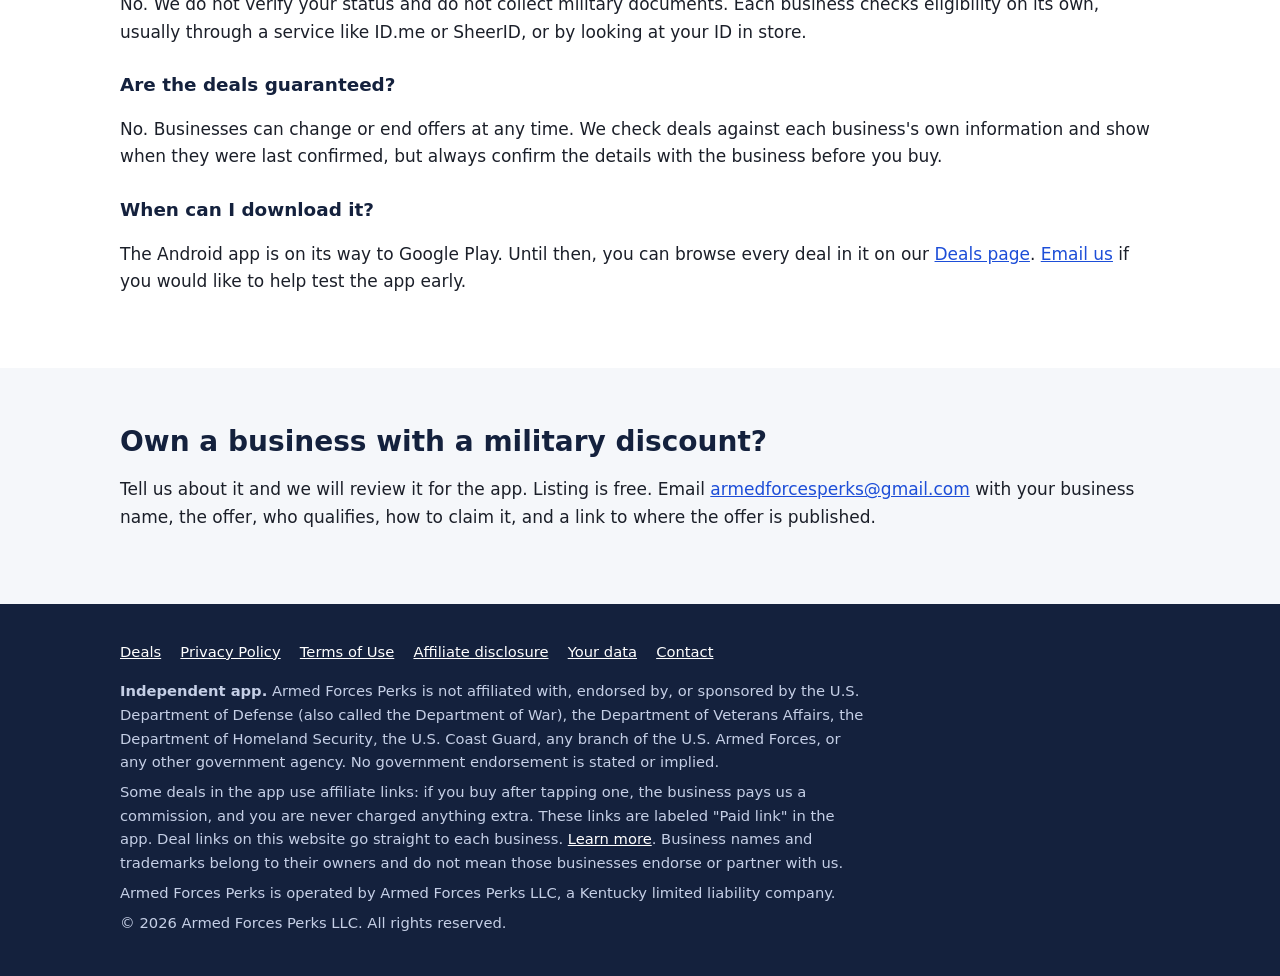
==== commit 1c082ff0: "Deals page: veterans first, pick several groups, Free for veterans, new categories Ported from the d" ====
--- a/index.html
+++ b/index.html
@@ -39,9 +39,11 @@
       <div class="wrap">
         <span class="pill">Free &middot; No ads &middot; No account</span>
         <h1>Military discounts and benefits, all in one place.</h1>
-        <p class="lead">Armed Forces Perks is a free app that helps active duty, Guard and Reserve, veterans, retirees, and military families find discounts and perks they have earned. No subscription. No ads. No account needed. No selling your data.</p>
+        <p class="lead">Armed Forces Perks is a free app that helps veterans, active duty, Guard and Reserve, retirees, and military families find the discounts, freebies and perks they have earned.</p>
+        <p class="lead no-catch"><strong>No ads. No subscription. No account needed.</strong> And we never sell your data.</p>
         <div class="badge-row">
           <a class="btn btn-gold" href="/deals.html">Browse the deals</a>
+          <a class="btn btn-ghost" href="/deals.html?for=veteran&amp;free=1&amp;confirmed=1">Free for veterans</a>
           <a class="btn btn-ghost" href="#features">See what's inside</a>
         </div>
       </div>
@@ -51,9 +53,9 @@
       <div class="wrap">
         <h2>Built for the whole military community</h2>
         <div class="grid">
+          <div class="card"><h3>Veterans and retirees</h3><p>Find businesses that honor veteran and retiree status, what proof they ask for, and free items, services and benefits from the VA and from businesses.</p><p><a href="/deals.html?for=veteran">Deals for veterans</a> &middot; <a href="/deals.html?for=veteran&amp;free=1&amp;confirmed=1">Free for veterans</a> &middot; <a href="/deals.html?for=retiree">for retirees</a></p></div>
           <div class="card"><h3>Active duty</h3><p>Deals on gear, travel, phones, food, and everyday purchases, plus deployment perks like paused phone lines.</p><p><a href="/deals.html?for=activeDuty">Deals for active duty</a></p></div>
           <div class="card"><h3>Guard and Reserve</h3><p>See which offers name Guard and Reserve members, and which ones the business has not made clear, so you know before you get to the register.</p><p><a href="/deals.html?for=guardReserve">Deals for Guard and Reserve</a></p></div>
-          <div class="card"><h3>Veterans and retirees</h3><p>Find businesses that honor veteran and retiree status, and what proof they ask for.</p><p><a href="/deals.html?for=veteran">Deals for veterans</a> &middot; <a href="/deals.html?for=retiree">for retirees</a></p></div>
           <div class="card"><h3>Spouses and families</h3><p>Perks for military spouses, kids, and families, including programs that support you during deployments and moves.</p><p><a href="/deals.html?for=family">Deals for spouses and families</a></p></div>
         </div>
       </div>
@@ -64,16 +66,29 @@
         <h2>Browse the deals</h2>
         <p>Every deal in the app is also on our website. Search by store or by what you need, filter by your status, and see who qualifies, how to claim it, and when we last checked it.</p>
         <ul class="cat-links" aria-label="Deal categories">
+          <li><a href="/deals.html?category=Aid%20and%20Grants">Aid and Grants</a></li>
           <li><a href="/deals.html?category=Auto">Auto</a></li>
+          <li><a href="/deals.html?category=Baby%20and%20Kids">Baby and Kids</a></li>
+          <li><a href="/deals.html?category=Career%20and%20Jobs">Career and Jobs</a></li>
+          <li><a href="/deals.html?category=Child%20Care%20and%20Family">Child Care and Family</a></li>
+          <li><a href="/deals.html?category=Clothing%20and%20Shoes">Clothing and Shoes</a></li>
+          <li><a href="/deals.html?category=Deployment%20Support">Deployment Support</a></li>
+          <li><a href="/deals.html?category=Education%20and%20Scholarships">Education and Scholarships</a></li>
           <li><a href="/deals.html?category=Electronics">Electronics</a></li>
           <li><a href="/deals.html?category=Entertainment">Entertainment</a></li>
+          <li><a href="/deals.html?category=Food%20and%20Restaurants">Food and Restaurants</a></li>
+          <li><a href="/deals.html?category=Government%20Benefits">Government Benefits</a></li>
           <li><a href="/deals.html?category=Health">Health</a></li>
           <li><a href="/deals.html?category=Home">Home</a></li>
+          <li><a href="/deals.html?category=Jewelry%20and%20Watches">Jewelry and Watches</a></li>
+          <li><a href="/deals.html?category=Money%20and%20Insurance">Money and Insurance</a></li>
+          <li><a href="/deals.html?category=Moving%20and%20Storage">Moving and Storage</a></li>
           <li><a href="/deals.html?category=Outdoors%20and%20Fitness">Outdoors and Fitness</a></li>
+          <li><a href="/deals.html?category=Pets">Pets</a></li>
           <li><a href="/deals.html?category=Phone%20and%20Internet">Phone and Internet</a></li>
-          <li><a href="/deals.html?category=Restaurants">Restaurants</a></li>
           <li><a href="/deals.html?category=Retail">Retail</a></li>
-          <li><a href="/deals.html?category=Services">Services</a></li>
+          <li><a href="/deals.html?category=Sports%20and%20Event%20Tickets">Sports and Event Tickets</a></li>
+          <li><a href="/deals.html?category=Theme%20Parks%20and%20Attractions">Theme Parks and Attractions</a></li>
           <li><a href="/deals.html?category=Travel">Travel</a></li>
         </ul>
         <p><a class="btn btn-navy" href="/deals.html">See all deals</a></p>
--- a/assets/style.css
+++ b/assets/style.css
@@ -96,12 +96,23 @@
 .page-head .lead{color:#dbe3f5;font-size:1.1rem;max-width:65ch;margin:0}
 .deals-section{padding-top:1.75rem}
 .note.disclose{margin-top:0}
-.filters{display:grid;gap:.9rem 1.25rem;grid-template-columns:2fr 1fr 1fr;align-items:end;background:var(--bg-soft);border:1px solid var(--line);border-radius:var(--radius);padding:1rem 1.1rem;margin:1.25rem 0 1rem}
+.filters{display:grid;gap:.9rem 1.25rem;grid-template-columns:2fr 1fr;align-items:end;background:var(--bg-soft);border:1px solid var(--line);border-radius:var(--radius);padding:1rem 1.1rem;margin:1.25rem 0 1rem}
 .filters[hidden]{display:none}
 .field{display:flex;flex-direction:column;gap:.3rem;min-width:0}
 .field>label{font-weight:700;font-size:.92rem;color:var(--navy)}
 .field input[type=search],.field select{font:inherit;font-size:1rem;width:100%;min-height:46px;padding:.55rem .75rem;border:1px solid #8a909c;border-radius:10px;background:#fff;color:var(--ink)}
-.field-checks{grid-column:1 / 3;flex-direction:row;flex-wrap:wrap;gap:.4rem 1.5rem}
+.field-for{grid-column:1 / -1;border:0;padding:0;margin:0}
+.field-for legend{font-weight:700;font-size:.92rem;color:var(--navy);padding:0;margin-bottom:.3rem}
+.field-for .hint{font-weight:400;color:var(--muted)}
+.for-checks{display:flex;flex-wrap:wrap;gap:.25rem 1.25rem}
+.vet-free{display:flex;flex-direction:column;gap:.15rem;margin:1.25rem 0 0;padding:1rem 1.2rem;background:#fff8e1;border:2px solid #f0d98a;border-left:6px solid var(--gold);border-radius:var(--radius);text-decoration:none;color:var(--ink)}
+.vet-free[hidden]{display:none}
+.vet-free:hover,.vet-free.on{border-color:var(--gold-dark)}
+.vet-free-title{font-weight:800;font-size:1.15rem;color:var(--navy)}
+.vet-free-body{color:var(--muted)}
+.page-head .no-catch{margin-top:.6rem;color:#fff}
+.hero p.lead.no-catch{margin:-1rem 0 1.75rem;color:#fff}
+.field-checks{grid-column:1 / 2;flex-direction:row;flex-wrap:wrap;gap:.4rem 1.5rem}
 .field-reset{align-items:flex-end}
 .check{display:flex;align-items:center;gap:.5rem;min-height:44px;cursor:pointer}
 .check input{width:1.2rem;height:1.2rem;margin:0;accent-color:var(--navy)}
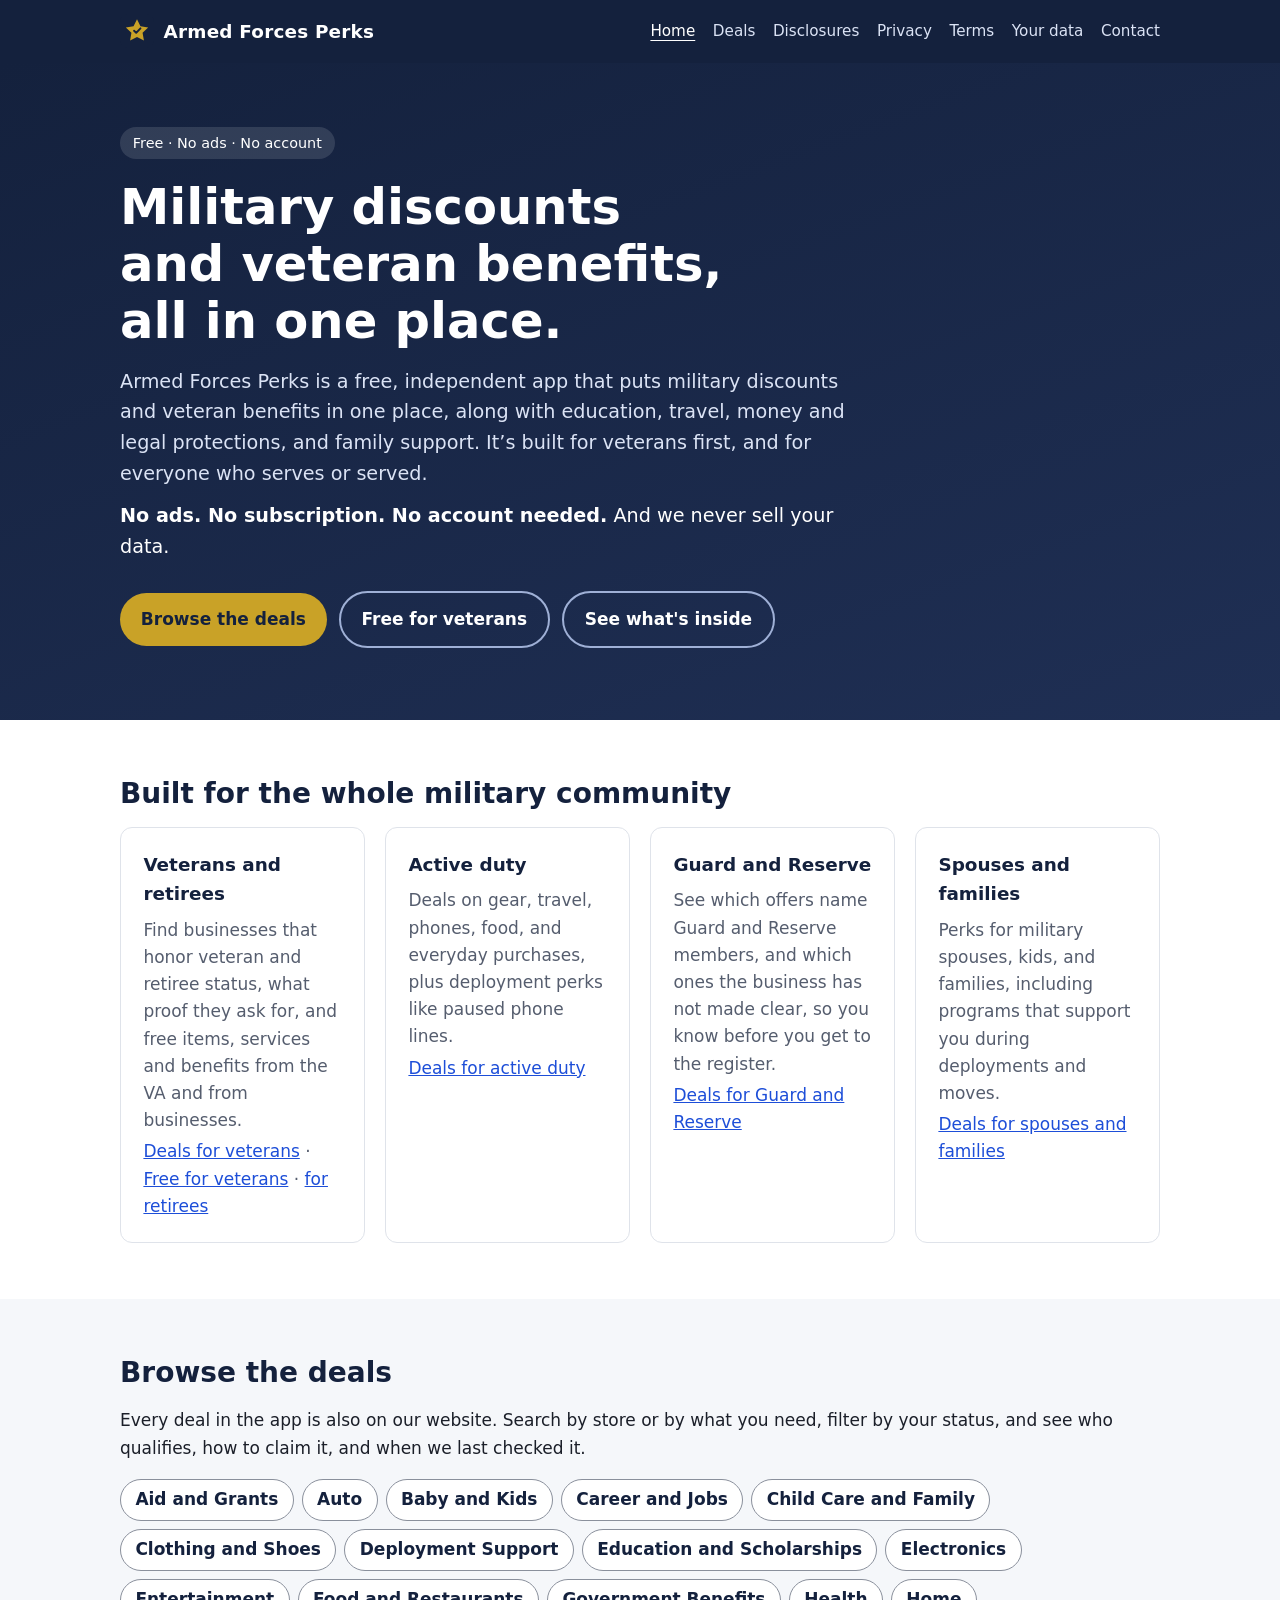
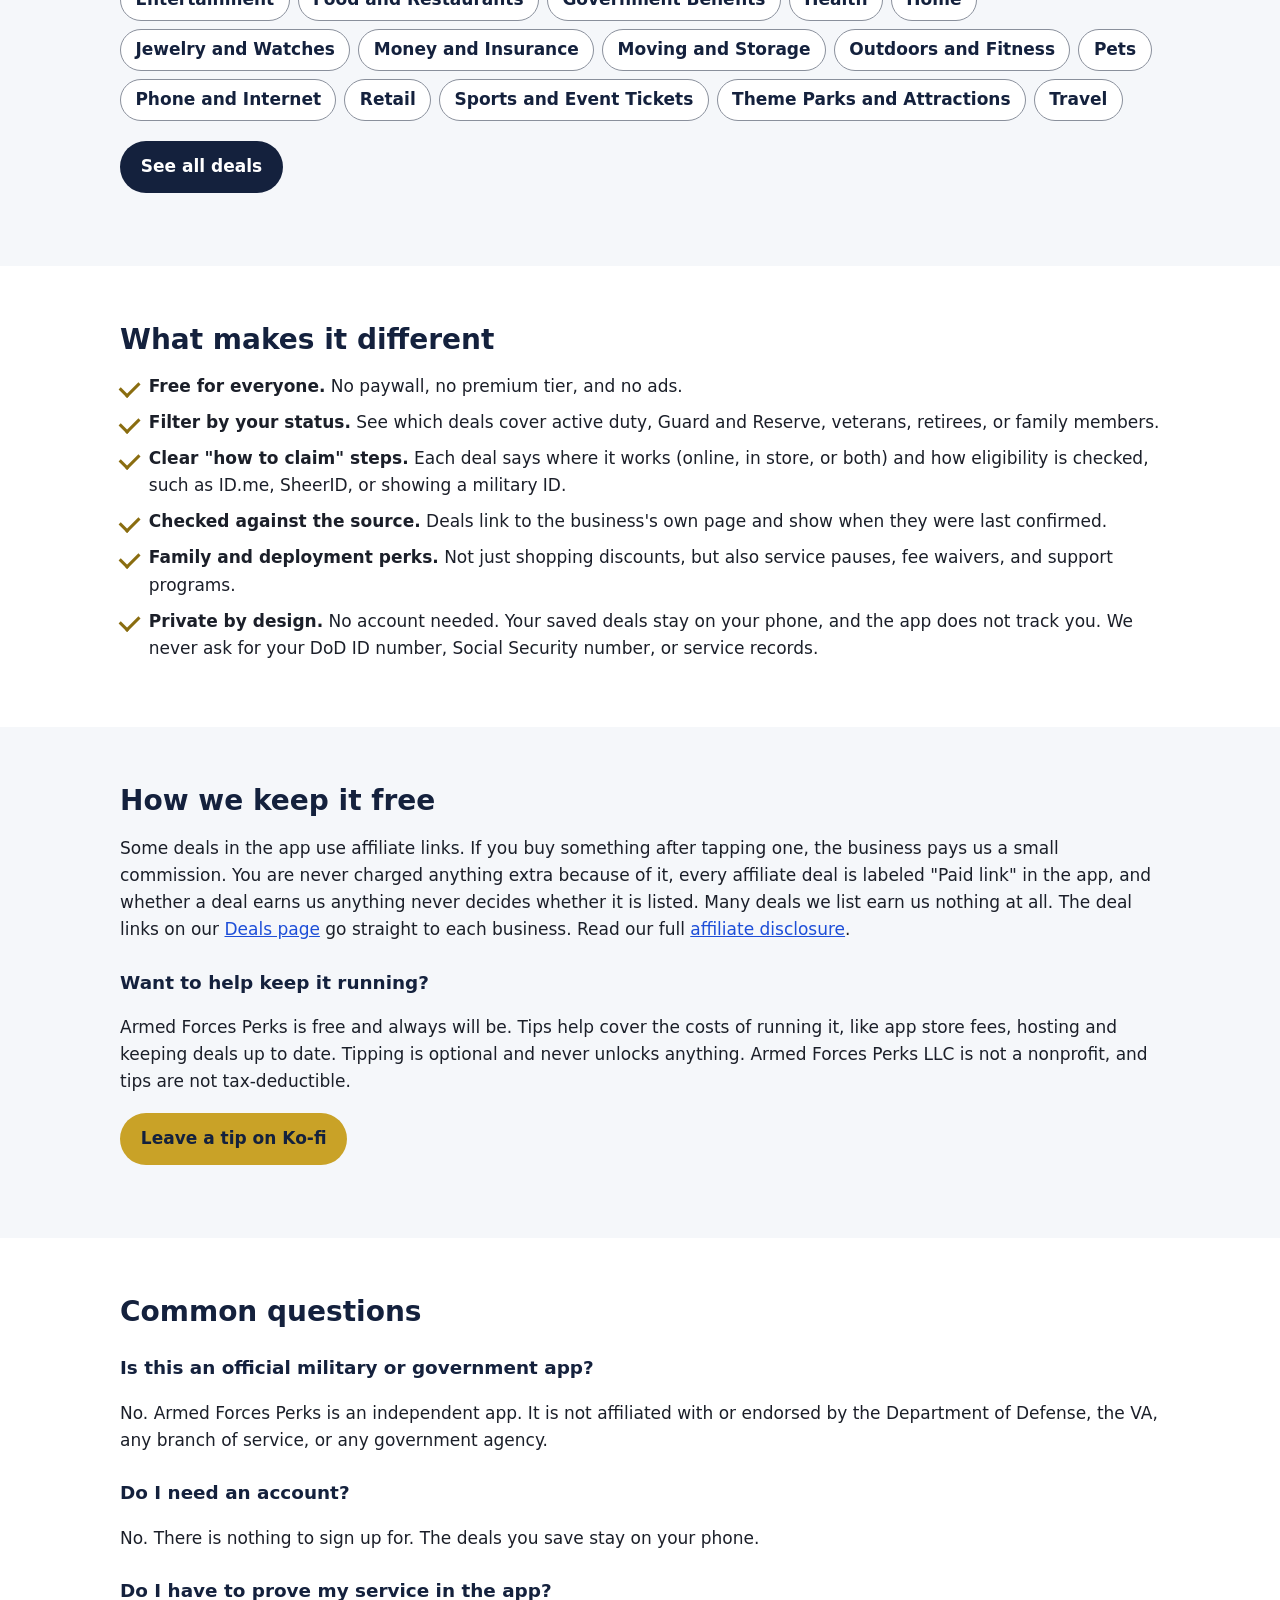
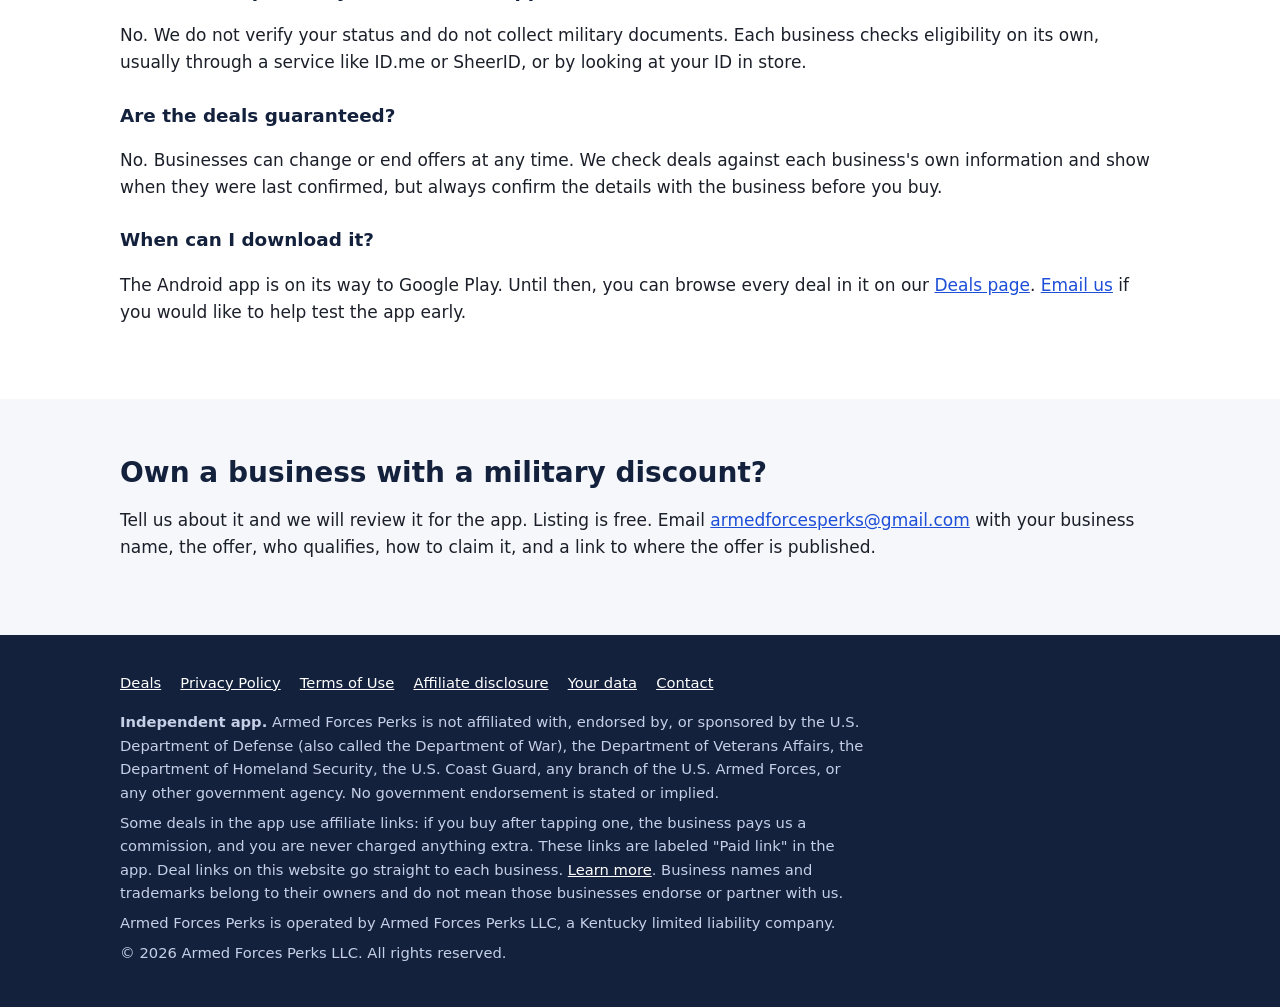
==== commit a51db237: "Homepage: lead with military discounts and veteran benefits New page title, meta and link-preview de" ====
--- a/index.html
+++ b/index.html
@@ -4,11 +4,11 @@
   <meta charset="utf-8">
   <meta name="viewport" content="width=device-width, initial-scale=1">
   <meta name="impact-site-verification" value="49728595-e5d2-48c5-bed5-4b9787f39c00">
-  <title>Armed Forces Perks: Free military discounts and benefits app</title>
-  <meta name="description" content="A free, ad-free app that helps active duty, Guard and Reserve, veterans, retirees, and military families find discounts and benefits. Independent and not affiliated with the DoD.">
+  <title>Armed Forces Perks: Military Discounts and Veteran Benefits</title>
+  <meta name="description" content="Free, independent app with military discounts and veteran benefits in one place, plus education, travel and family support. No ads, no account.">
   <link rel="canonical" href="https://armedforcesperks.com/">
-  <meta property="og:title" content="Armed Forces Perks: Free military discounts and benefits app">
-  <meta property="og:description" content="A free, ad-free app that helps active duty, Guard and Reserve, veterans, retirees, and military families find discounts and benefits. Independent and not affiliated with the DoD.">
+  <meta property="og:title" content="Armed Forces Perks: Military Discounts and Veteran Benefits">
+  <meta property="og:description" content="Free, independent app with military discounts and veteran benefits in one place, plus education, travel and family support. No ads, no account.">
   <meta property="og:type" content="website">
   <meta property="og:url" content="https://armedforcesperks.com/">
   <link rel="icon" href="/favicon.svg" type="image/svg+xml">
@@ -38,8 +38,8 @@
     <div class="hero">
       <div class="wrap">
         <span class="pill">Free &middot; No ads &middot; No account</span>
-        <h1>Military discounts and benefits, all in one place.</h1>
-        <p class="lead">Armed Forces Perks is a free app that helps veterans, active duty, Guard and Reserve, retirees, and military families find the discounts, freebies and perks they have earned.</p>
+        <h1>Military discounts and veteran benefits, all in one place.</h1>
+        <p class="lead">Armed Forces Perks is a free, independent app that puts military discounts and veteran benefits in one place, along with education, travel, money and legal protections, and family support. It&rsquo;s built for veterans first, and for everyone who serves or served.</p>
         <p class="lead no-catch"><strong>No ads. No subscription. No account needed.</strong> And we never sell your data.</p>
         <div class="badge-row">
           <a class="btn btn-gold" href="/deals.html">Browse the deals</a>
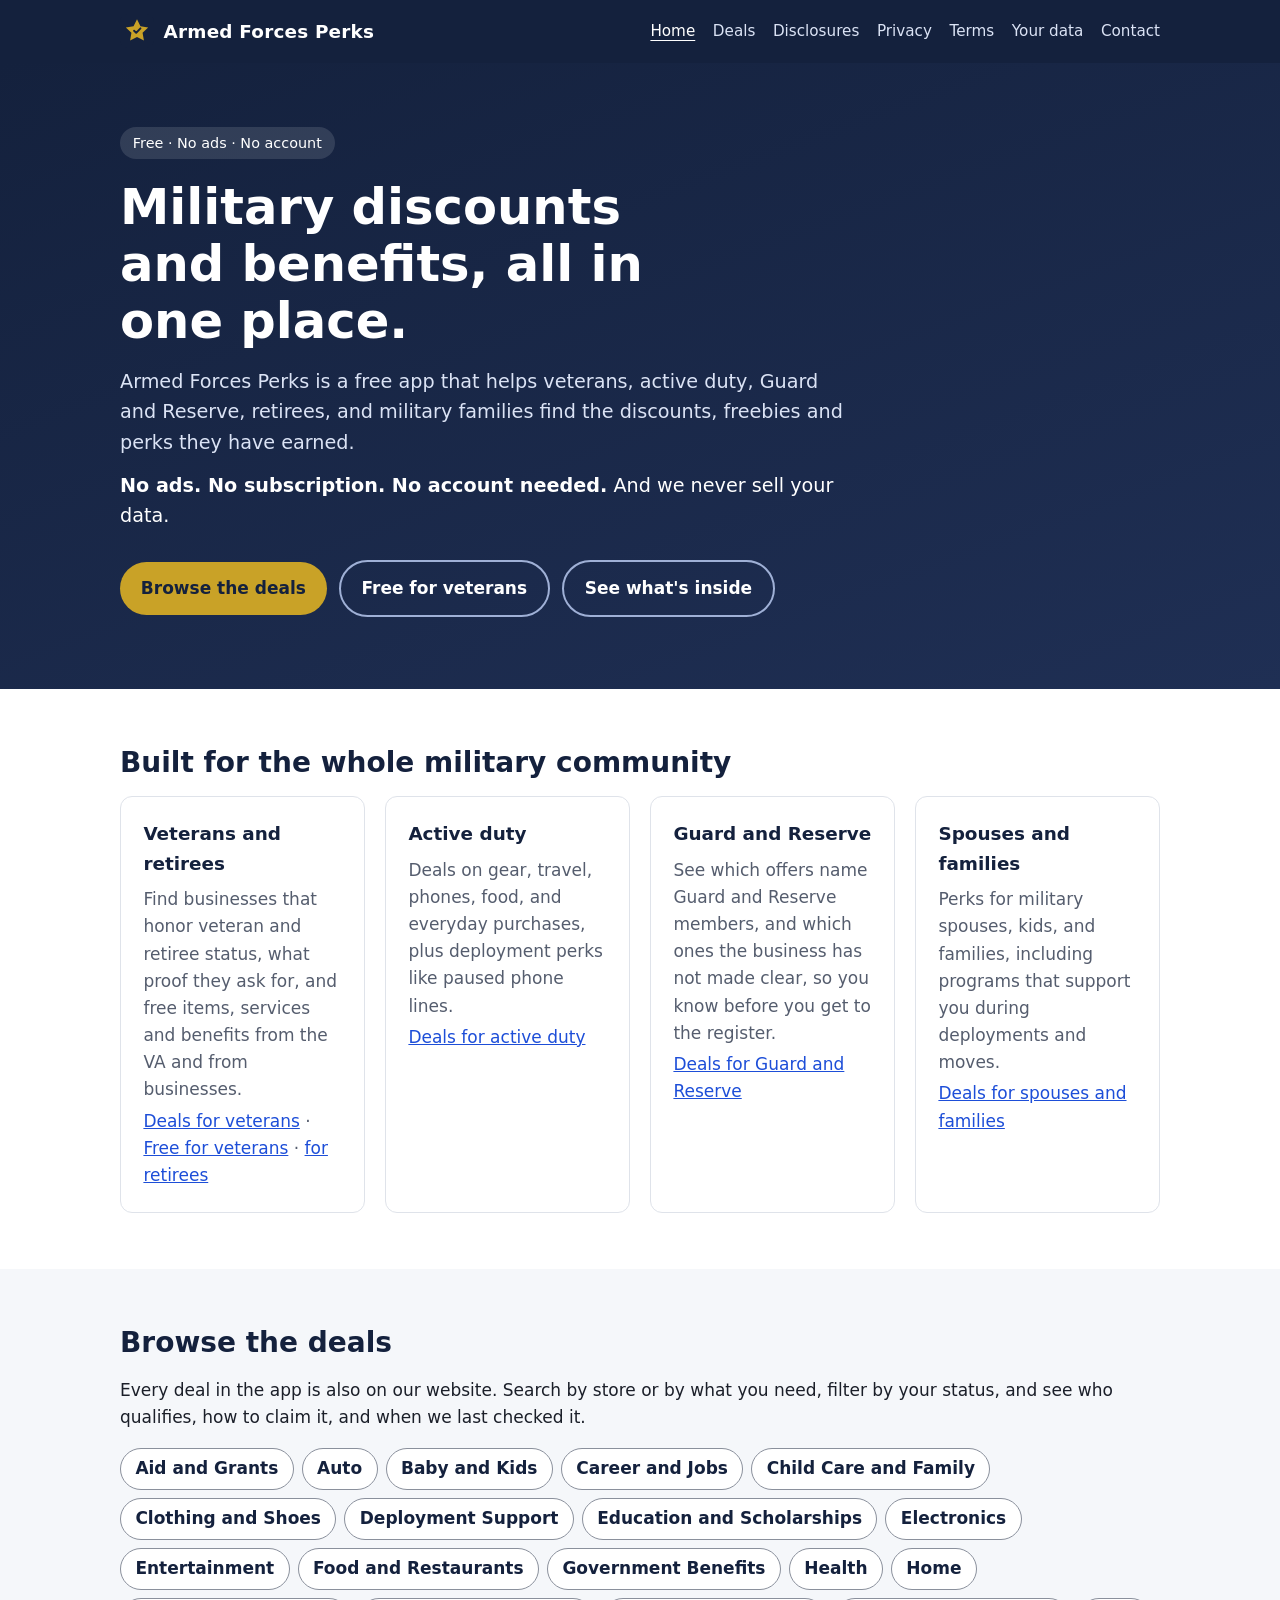
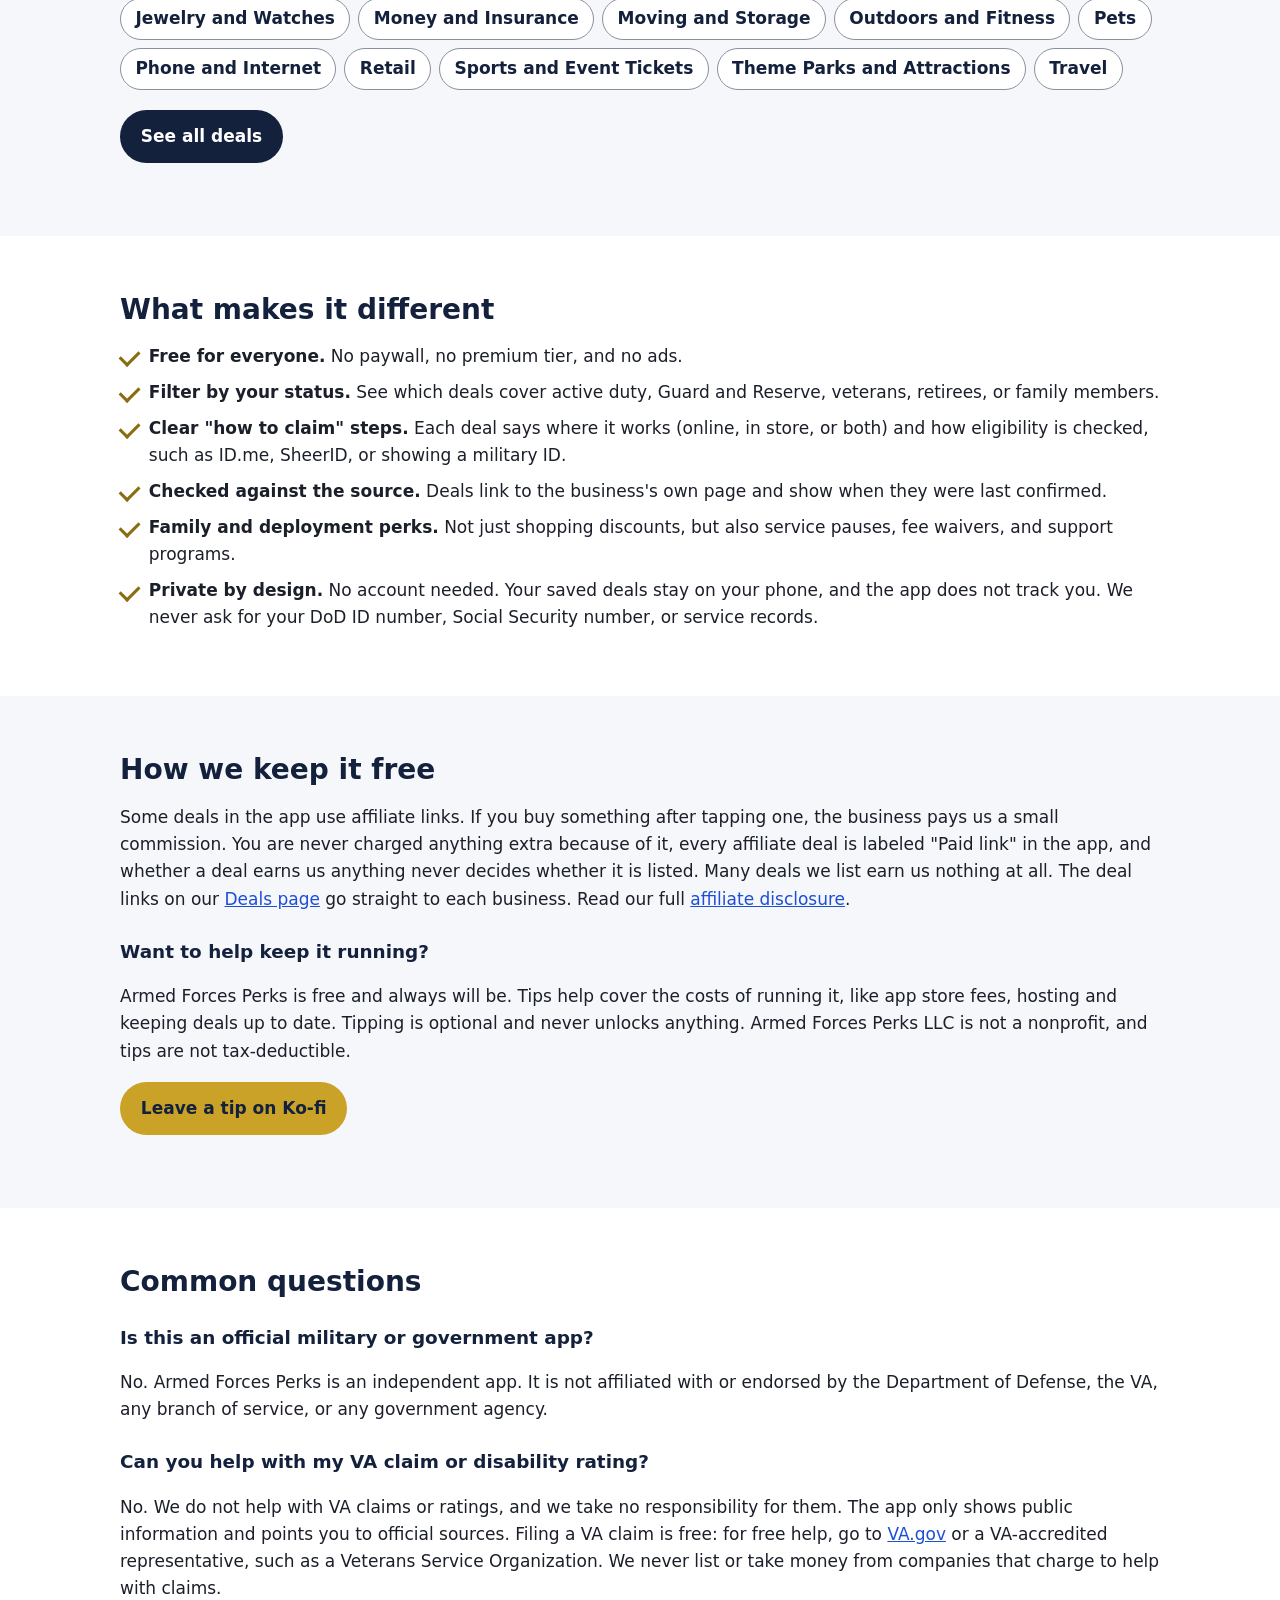
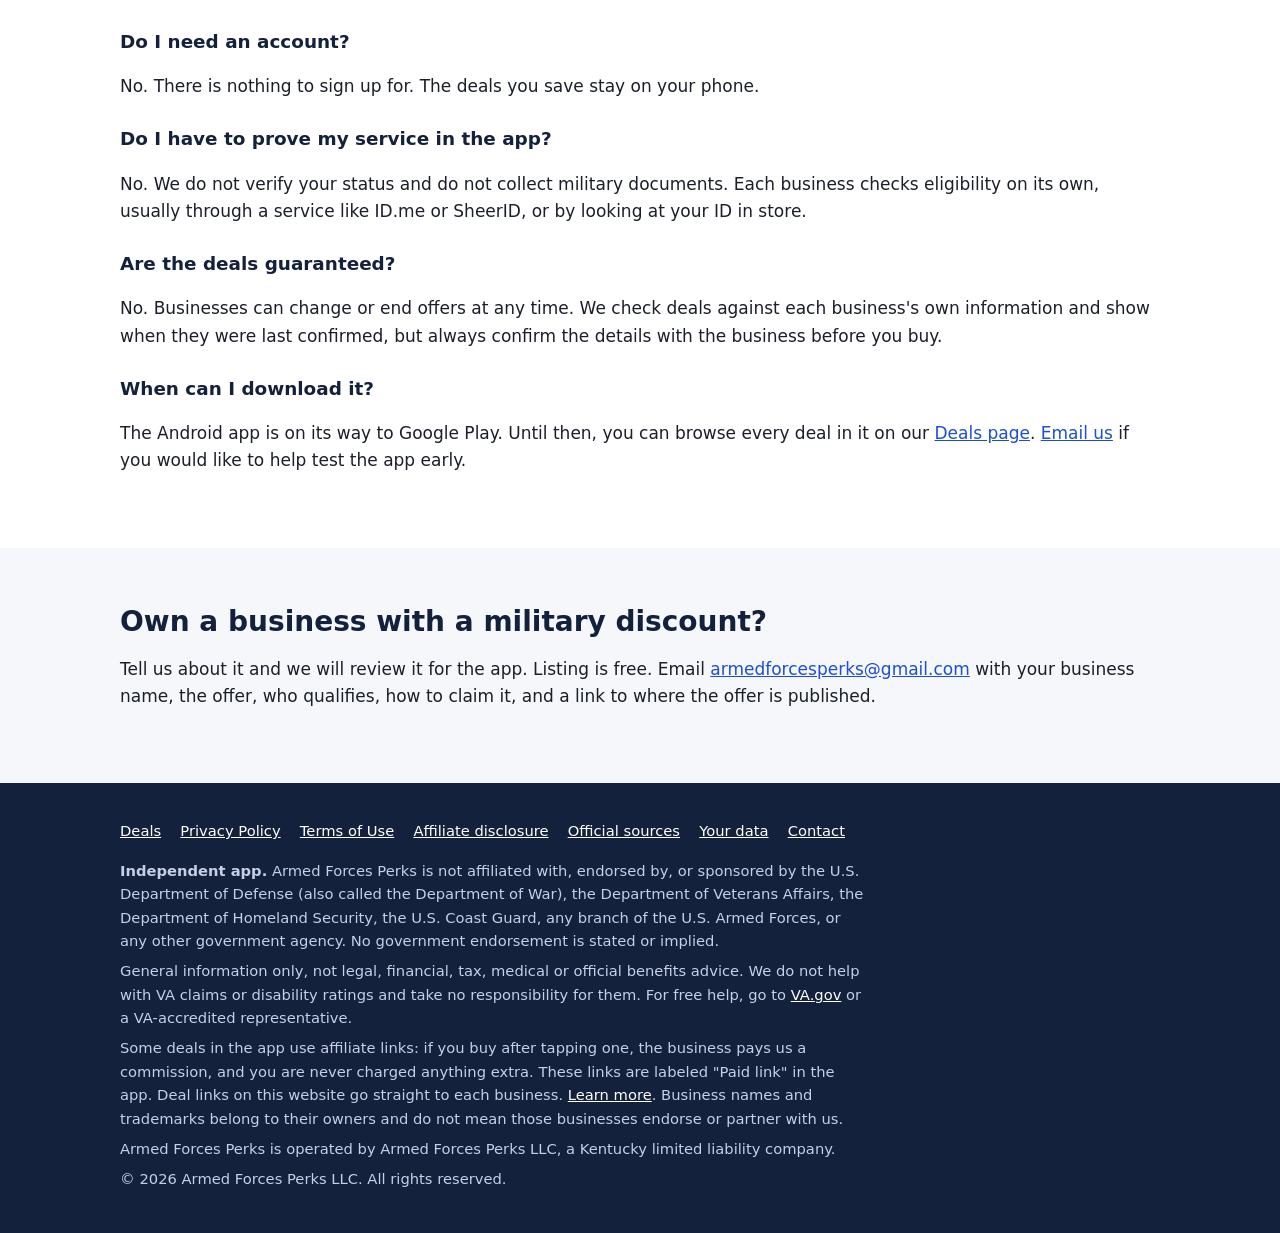
==== commit 31e282e4: "Legal notes on every deal, VA claims notice, Official sources page - Every deal on the Deals page sh" ====
--- a/index.html
+++ b/index.html
@@ -4,11 +4,11 @@
   <meta charset="utf-8">
   <meta name="viewport" content="width=device-width, initial-scale=1">
   <meta name="impact-site-verification" value="49728595-e5d2-48c5-bed5-4b9787f39c00">
-  <title>Armed Forces Perks: Military Discounts and Veteran Benefits</title>
-  <meta name="description" content="Free, independent app with military discounts and veteran benefits in one place, plus education, travel and family support. No ads, no account.">
+  <title>Armed Forces Perks: Free military discounts and benefits app</title>
+  <meta name="description" content="A free, ad-free app that helps active duty, Guard and Reserve, veterans, retirees, and military families find discounts and benefits. Independent and not affiliated with the DoD.">
   <link rel="canonical" href="https://armedforcesperks.com/">
-  <meta property="og:title" content="Armed Forces Perks: Military Discounts and Veteran Benefits">
-  <meta property="og:description" content="Free, independent app with military discounts and veteran benefits in one place, plus education, travel and family support. No ads, no account.">
+  <meta property="og:title" content="Armed Forces Perks: Free military discounts and benefits app">
+  <meta property="og:description" content="A free, ad-free app that helps active duty, Guard and Reserve, veterans, retirees, and military families find discounts and benefits. Independent and not affiliated with the DoD.">
   <meta property="og:type" content="website">
   <meta property="og:url" content="https://armedforcesperks.com/">
   <link rel="icon" href="/favicon.svg" type="image/svg+xml">
@@ -38,8 +38,8 @@
     <div class="hero">
       <div class="wrap">
         <span class="pill">Free &middot; No ads &middot; No account</span>
-        <h1>Military discounts and veteran benefits, all in one place.</h1>
-        <p class="lead">Armed Forces Perks is a free, independent app that puts military discounts and veteran benefits in one place, along with education, travel, money and legal protections, and family support. It&rsquo;s built for veterans first, and for everyone who serves or served.</p>
+        <h1>Military discounts and benefits, all in one place.</h1>
+        <p class="lead">Armed Forces Perks is a free app that helps veterans, active duty, Guard and Reserve, retirees, and military families find the discounts, freebies and perks they have earned.</p>
         <p class="lead no-catch"><strong>No ads. No subscription. No account needed.</strong> And we never sell your data.</p>
         <div class="badge-row">
           <a class="btn btn-gold" href="/deals.html">Browse the deals</a>
@@ -124,6 +124,8 @@
         <h2>Common questions</h2>
         <h3>Is this an official military or government app?</h3>
         <p>No. Armed Forces Perks is an independent app. It is not affiliated with or endorsed by the Department of Defense, the VA, any branch of service, or any government agency.</p>
+        <h3>Can you help with my VA claim or disability rating?</h3>
+        <p>No. We do not help with VA claims or ratings, and we take no responsibility for them. The app only shows public information and points you to official sources. Filing a VA claim is free: for free help, go to <a href="https://www.va.gov/get-help-from-accredited-representative/">VA.gov</a> or a VA-accredited representative, such as a Veterans Service Organization. We never list or take money from companies that charge to help with claims.</p>
         <h3>Do I need an account?</h3>
         <p>No. There is nothing to sign up for. The deals you save stay on your phone.</p>
         <h3>Do I have to prove my service in the app?</h3>
@@ -149,10 +151,12 @@
         <li><a href="/privacy.html">Privacy Policy</a></li>
         <li><a href="/terms.html">Terms of Use</a></li>
         <li><a href="/disclosures.html">Affiliate disclosure</a></li>
+        <li><a href="/sources.html">Official sources</a></li>
         <li><a href="/delete-account.html">Your data</a></li>
         <li><a href="/contact.html">Contact</a></li>
       </ul>
       <p><strong>Independent app.</strong> Armed Forces Perks is not affiliated with, endorsed by, or sponsored by the U.S. Department of Defense (also called the Department of War), the Department of Veterans Affairs, the Department of Homeland Security, the U.S. Coast Guard, any branch of the U.S. Armed Forces, or any other government agency. No government endorsement is stated or implied.</p>
+      <p>General information only, not legal, financial, tax, medical or official benefits advice. We do not help with VA claims or disability ratings and take no responsibility for them. For free help, go to <a href="https://www.va.gov/get-help-from-accredited-representative/">VA.gov</a> or a VA-accredited representative.</p>
       <p>Some deals in the app use affiliate links: if you buy after tapping one, the business pays us a commission, and you are never charged anything extra. These links are labeled "Paid link" in the app. Deal links on this website go straight to each business. <a href="/disclosures.html">Learn more</a>. Business names and trademarks belong to their owners and do not mean those businesses endorse or partner with us.</p>
       <p>Armed Forces Perks is operated by Armed Forces Perks LLC, a Kentucky limited liability company.</p>
       <p>&copy; 2026 Armed Forces Perks LLC. All rights reserved.</p>
--- a/assets/style.css
+++ b/assets/style.css
@@ -178,6 +178,12 @@
 .small{font-size:.88rem}
 .muted{color:var(--muted)}
 .deal-links{margin:.9rem 0 .2rem}
+.deal-links .report{font-weight:700}
+.legal-notes{margin:.3rem 0 .4rem;padding-left:1.2rem;color:var(--muted)}
+.legal-notes li{margin:.15rem 0}
+.sources-list{padding-left:1.2rem}
+.sources-list li{margin:.45rem 0}
+.sources-list .src{overflow-wrap:anywhere}
 .more-row{text-align:center;margin:1.5rem 0 .5rem}
 .btn-navy{background:var(--navy);color:#fff;border:0;font:inherit;font-weight:600;cursor:pointer}
 .btn-navy:hover{background:var(--navy-2);color:#fff}
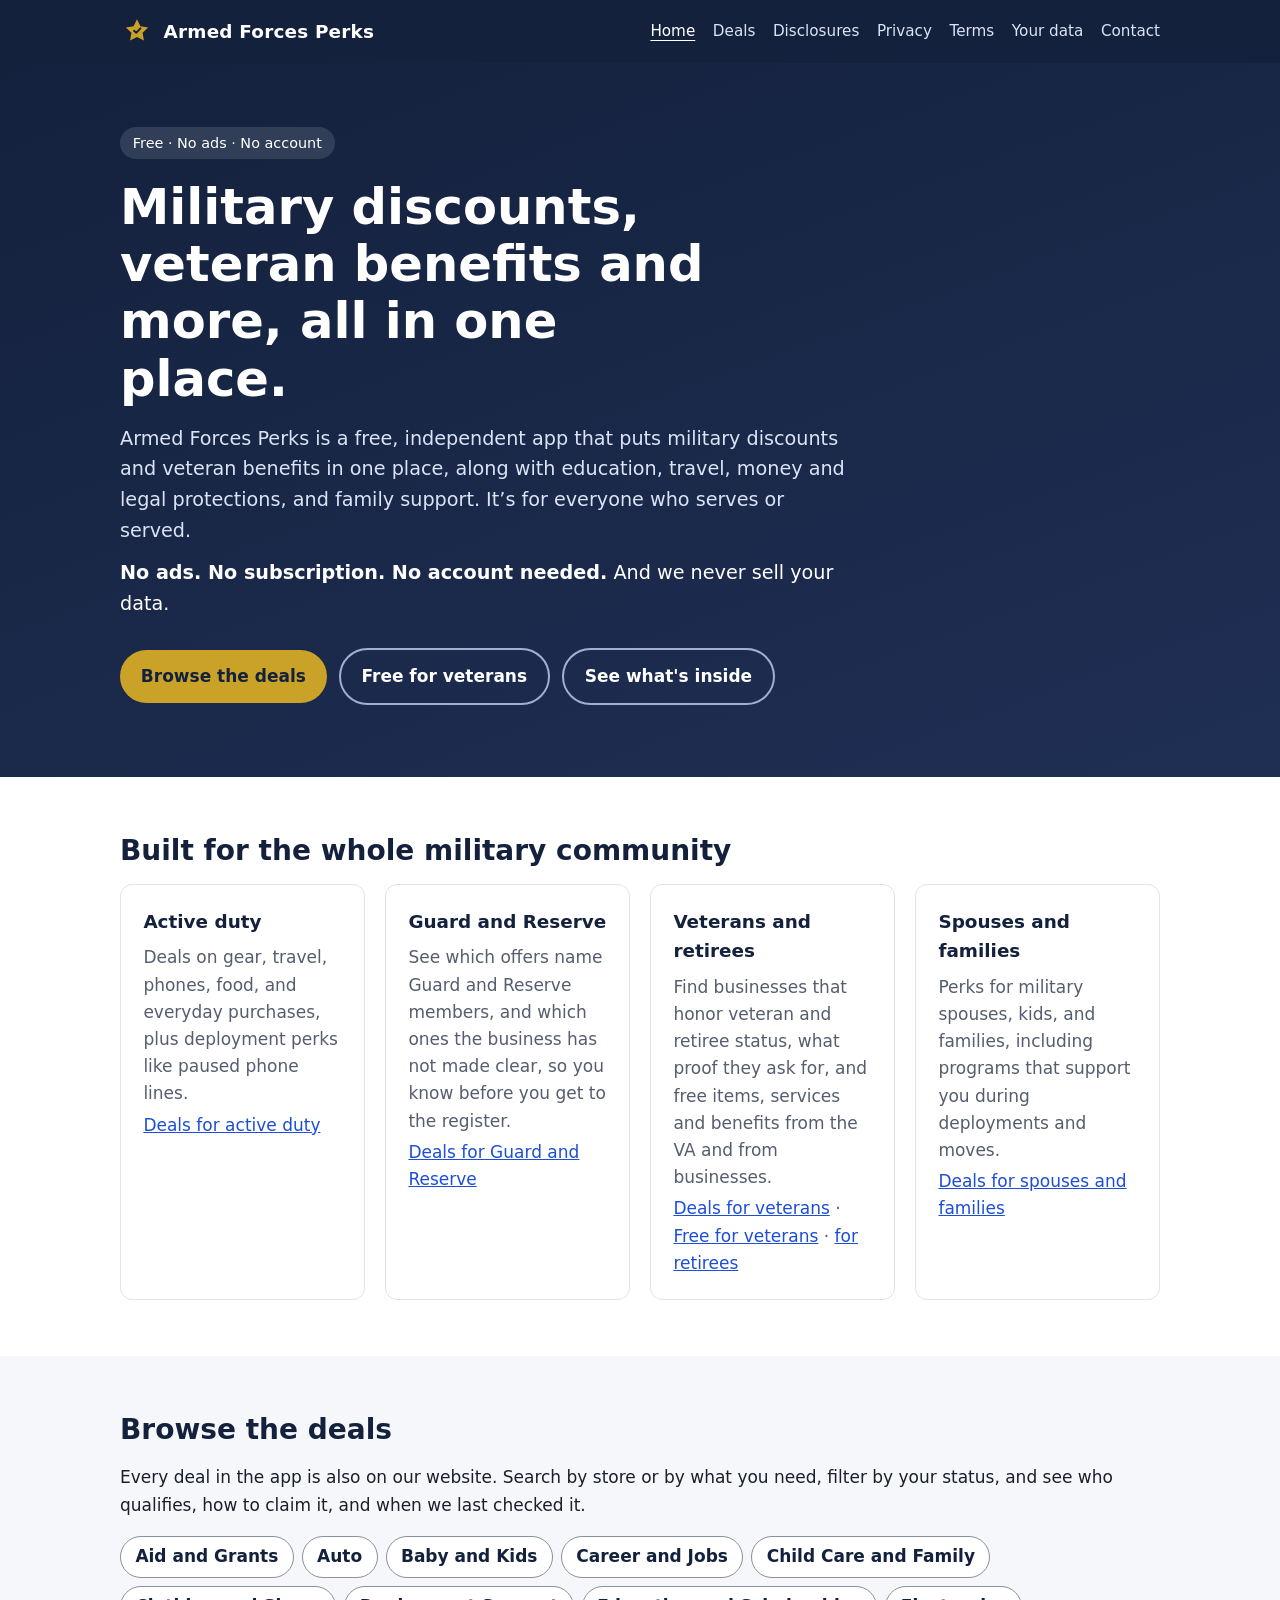
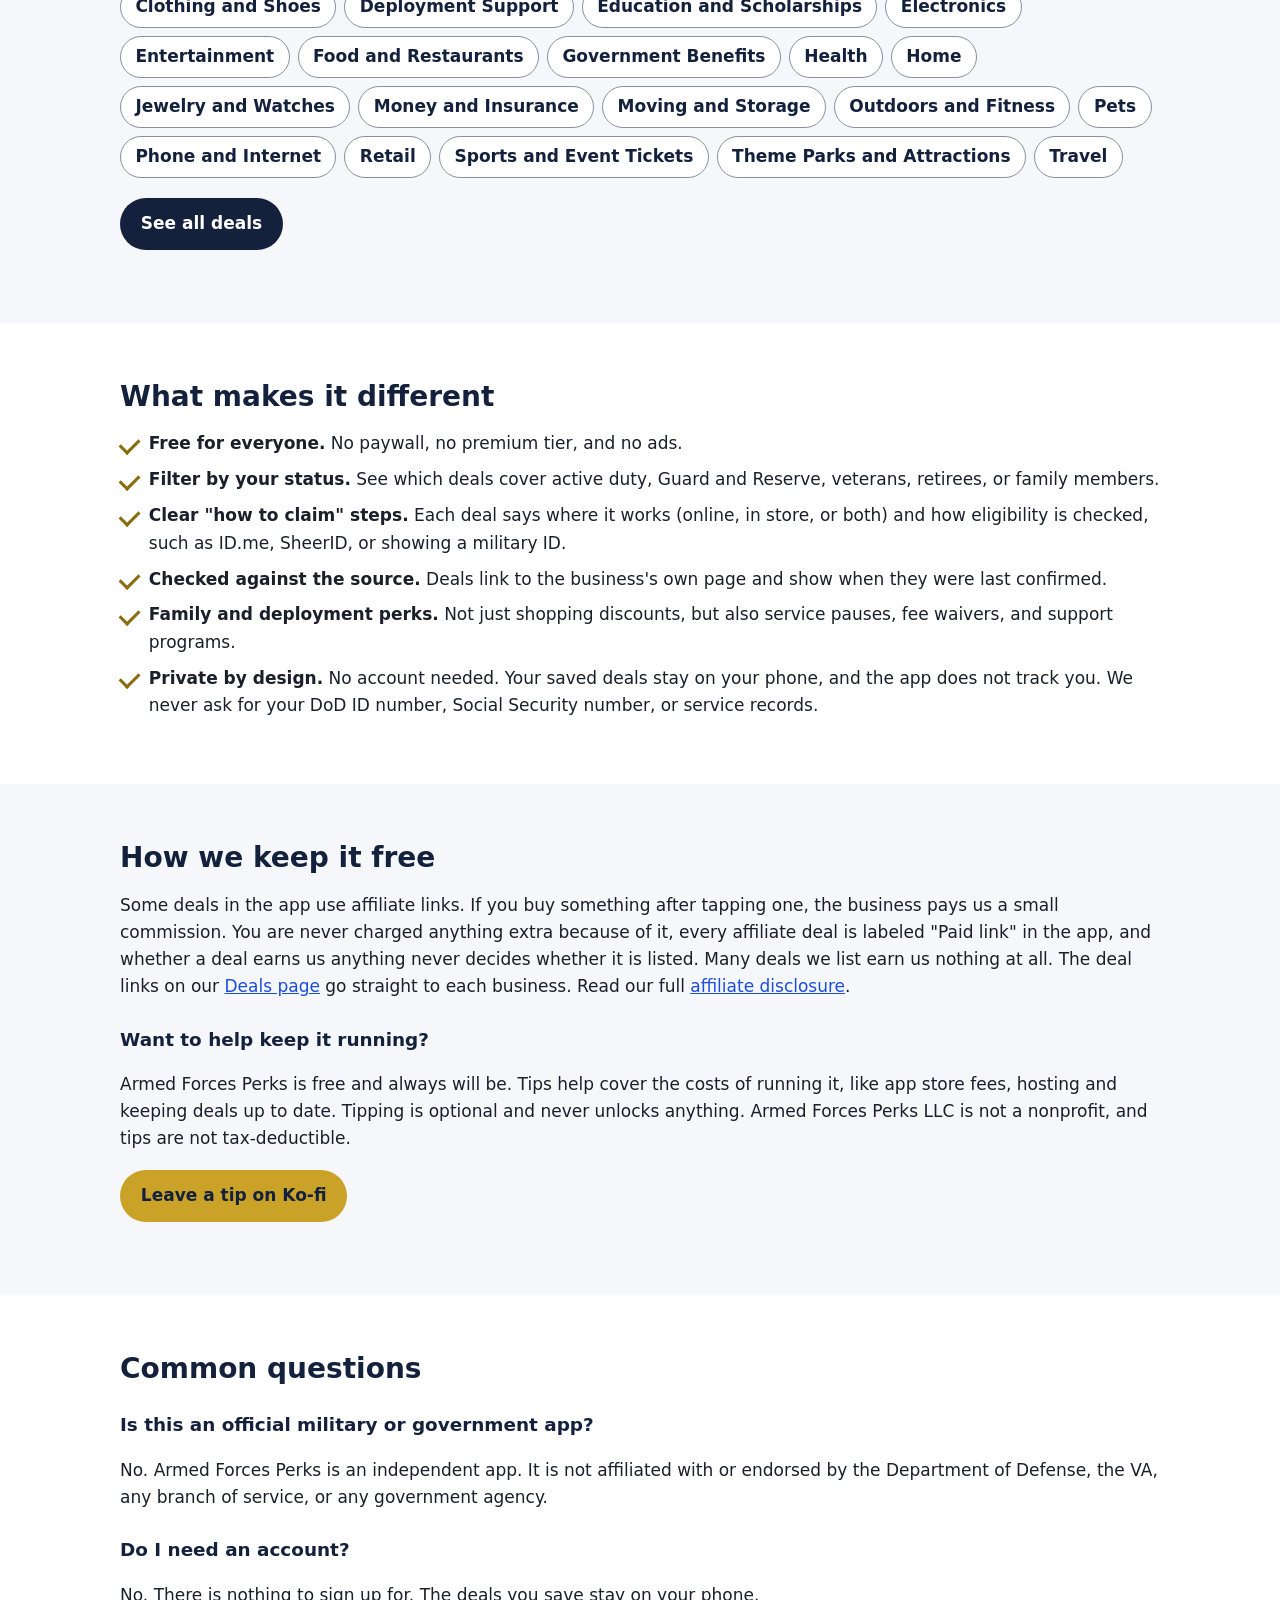
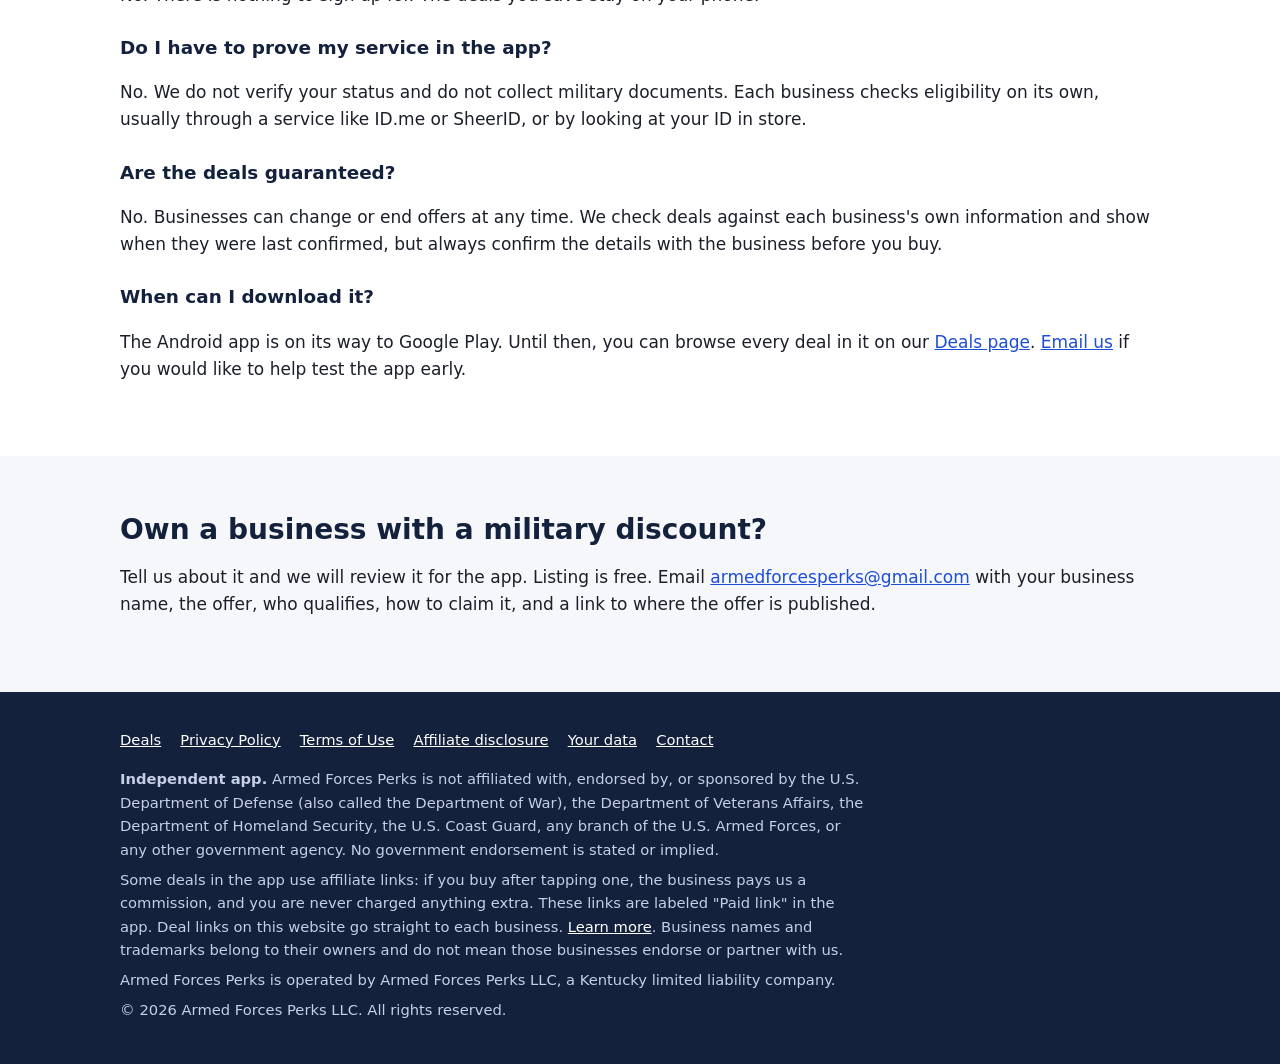
==== commit 0bbab1bf: "Final homepage wording and one audience order across the site - Headline: "Military discounts, veter" ====
--- a/index.html
+++ b/index.html
@@ -4,11 +4,11 @@
   <meta charset="utf-8">
   <meta name="viewport" content="width=device-width, initial-scale=1">
   <meta name="impact-site-verification" value="49728595-e5d2-48c5-bed5-4b9787f39c00">
-  <title>Armed Forces Perks: Free military discounts and benefits app</title>
-  <meta name="description" content="A free, ad-free app that helps active duty, Guard and Reserve, veterans, retirees, and military families find discounts and benefits. Independent and not affiliated with the DoD.">
+  <title>Armed Forces Perks: Military Discounts and Veteran Benefits</title>
+  <meta name="description" content="Free, independent app with military discounts and veteran benefits in one place, plus education, travel and family support. No ads, no account.">
   <link rel="canonical" href="https://armedforcesperks.com/">
-  <meta property="og:title" content="Armed Forces Perks: Free military discounts and benefits app">
-  <meta property="og:description" content="A free, ad-free app that helps active duty, Guard and Reserve, veterans, retirees, and military families find discounts and benefits. Independent and not affiliated with the DoD.">
+  <meta property="og:title" content="Armed Forces Perks: Military Discounts and Veteran Benefits">
+  <meta property="og:description" content="Free, independent app with military discounts and veteran benefits in one place, plus education, travel and family support. No ads, no account.">
   <meta property="og:type" content="website">
   <meta property="og:url" content="https://armedforcesperks.com/">
   <link rel="icon" href="/favicon.svg" type="image/svg+xml">
@@ -38,8 +38,8 @@
     <div class="hero">
       <div class="wrap">
         <span class="pill">Free &middot; No ads &middot; No account</span>
-        <h1>Military discounts and benefits, all in one place.</h1>
-        <p class="lead">Armed Forces Perks is a free app that helps veterans, active duty, Guard and Reserve, retirees, and military families find the discounts, freebies and perks they have earned.</p>
+        <h1>Military discounts, veteran benefits and more, all in one place.</h1>
+        <p class="lead">Armed Forces Perks is a free, independent app that puts military discounts and veteran benefits in one place, along with education, travel, money and legal protections, and family support. It&rsquo;s for everyone who serves or served.</p>
         <p class="lead no-catch"><strong>No ads. No subscription. No account needed.</strong> And we never sell your data.</p>
         <div class="badge-row">
           <a class="btn btn-gold" href="/deals.html">Browse the deals</a>
@@ -53,9 +53,9 @@
       <div class="wrap">
         <h2>Built for the whole military community</h2>
         <div class="grid">
-          <div class="card"><h3>Veterans and retirees</h3><p>Find businesses that honor veteran and retiree status, what proof they ask for, and free items, services and benefits from the VA and from businesses.</p><p><a href="/deals.html?for=veteran">Deals for veterans</a> &middot; <a href="/deals.html?for=veteran&amp;free=1&amp;confirmed=1">Free for veterans</a> &middot; <a href="/deals.html?for=retiree">for retirees</a></p></div>
           <div class="card"><h3>Active duty</h3><p>Deals on gear, travel, phones, food, and everyday purchases, plus deployment perks like paused phone lines.</p><p><a href="/deals.html?for=activeDuty">Deals for active duty</a></p></div>
           <div class="card"><h3>Guard and Reserve</h3><p>See which offers name Guard and Reserve members, and which ones the business has not made clear, so you know before you get to the register.</p><p><a href="/deals.html?for=guardReserve">Deals for Guard and Reserve</a></p></div>
+          <div class="card"><h3>Veterans and retirees</h3><p>Find businesses that honor veteran and retiree status, what proof they ask for, and free items, services and benefits from the VA and from businesses.</p><p><a href="/deals.html?for=veteran">Deals for veterans</a> &middot; <a href="/deals.html?for=veteran&amp;free=1&amp;confirmed=1">Free for veterans</a> &middot; <a href="/deals.html?for=retiree">for retirees</a></p></div>
           <div class="card"><h3>Spouses and families</h3><p>Perks for military spouses, kids, and families, including programs that support you during deployments and moves.</p><p><a href="/deals.html?for=family">Deals for spouses and families</a></p></div>
         </div>
       </div>
@@ -124,8 +124,6 @@
         <h2>Common questions</h2>
         <h3>Is this an official military or government app?</h3>
         <p>No. Armed Forces Perks is an independent app. It is not affiliated with or endorsed by the Department of Defense, the VA, any branch of service, or any government agency.</p>
-        <h3>Can you help with my VA claim or disability rating?</h3>
-        <p>No. We do not help with VA claims or ratings, and we take no responsibility for them. The app only shows public information and points you to official sources. Filing a VA claim is free: for free help, go to <a href="https://www.va.gov/get-help-from-accredited-representative/">VA.gov</a> or a VA-accredited representative, such as a Veterans Service Organization. We never list or take money from companies that charge to help with claims.</p>
         <h3>Do I need an account?</h3>
         <p>No. There is nothing to sign up for. The deals you save stay on your phone.</p>
         <h3>Do I have to prove my service in the app?</h3>
@@ -151,12 +149,10 @@
         <li><a href="/privacy.html">Privacy Policy</a></li>
         <li><a href="/terms.html">Terms of Use</a></li>
         <li><a href="/disclosures.html">Affiliate disclosure</a></li>
-        <li><a href="/sources.html">Official sources</a></li>
         <li><a href="/delete-account.html">Your data</a></li>
         <li><a href="/contact.html">Contact</a></li>
       </ul>
       <p><strong>Independent app.</strong> Armed Forces Perks is not affiliated with, endorsed by, or sponsored by the U.S. Department of Defense (also called the Department of War), the Department of Veterans Affairs, the Department of Homeland Security, the U.S. Coast Guard, any branch of the U.S. Armed Forces, or any other government agency. No government endorsement is stated or implied.</p>
-      <p>General information only, not legal, financial, tax, medical or official benefits advice. We do not help with VA claims or disability ratings and take no responsibility for them. For free help, go to <a href="https://www.va.gov/get-help-from-accredited-representative/">VA.gov</a> or a VA-accredited representative.</p>
       <p>Some deals in the app use affiliate links: if you buy after tapping one, the business pays us a commission, and you are never charged anything extra. These links are labeled "Paid link" in the app. Deal links on this website go straight to each business. <a href="/disclosures.html">Learn more</a>. Business names and trademarks belong to their owners and do not mean those businesses endorse or partner with us.</p>
       <p>Armed Forces Perks is operated by Armed Forces Perks LLC, a Kentucky limited liability company.</p>
       <p>&copy; 2026 Armed Forces Perks LLC. All rights reserved.</p>
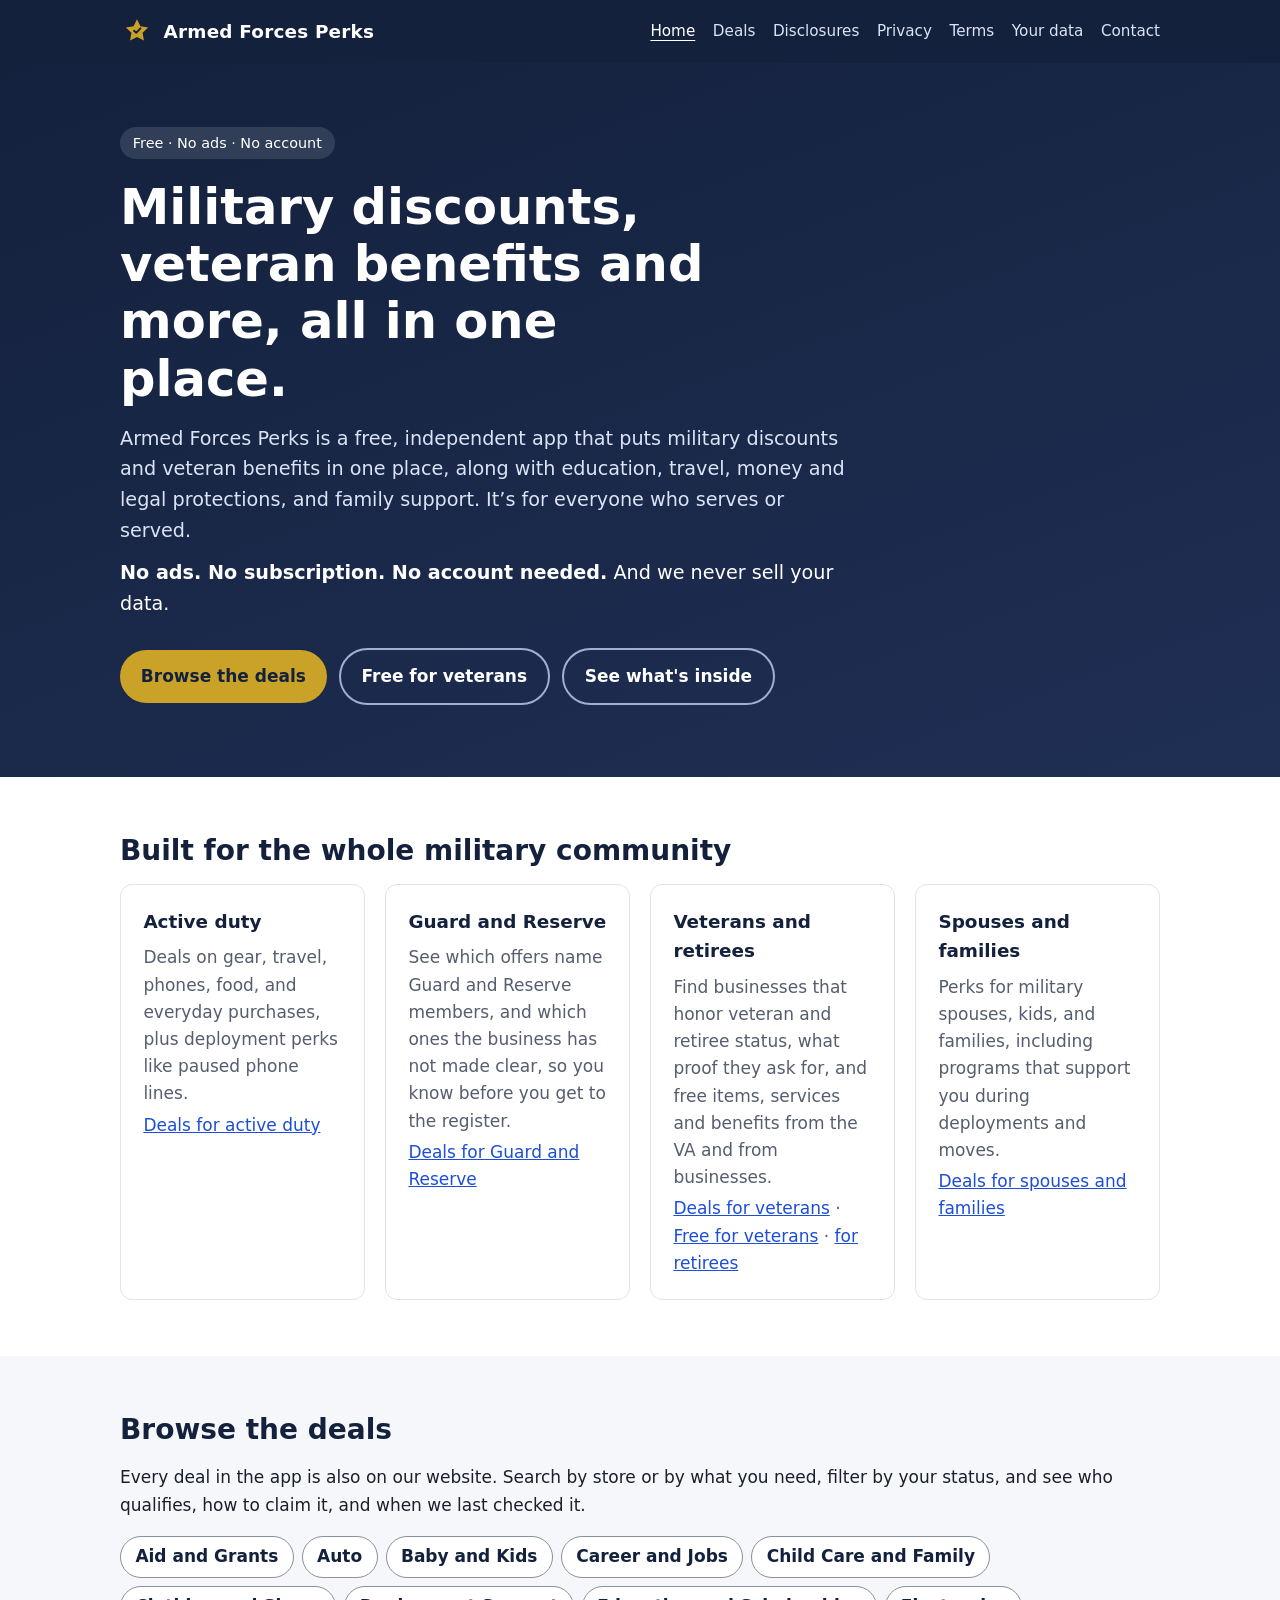
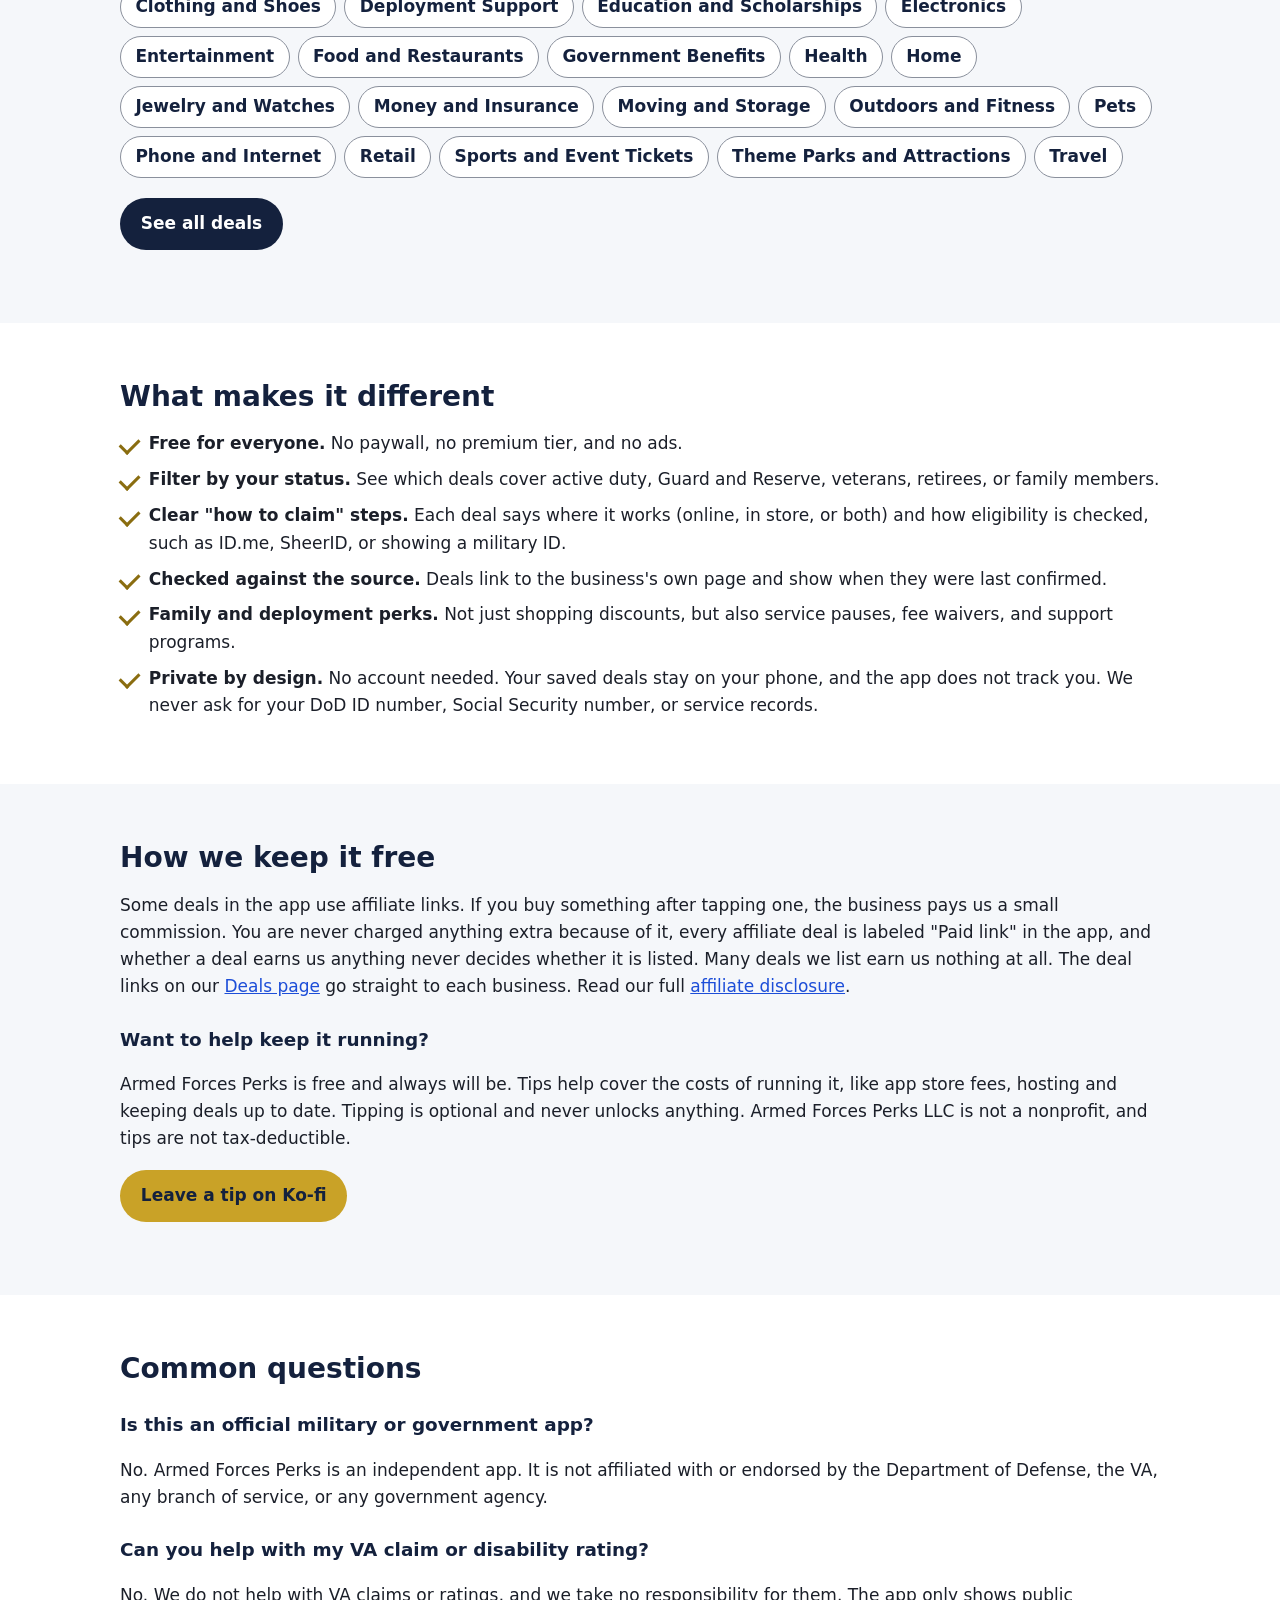
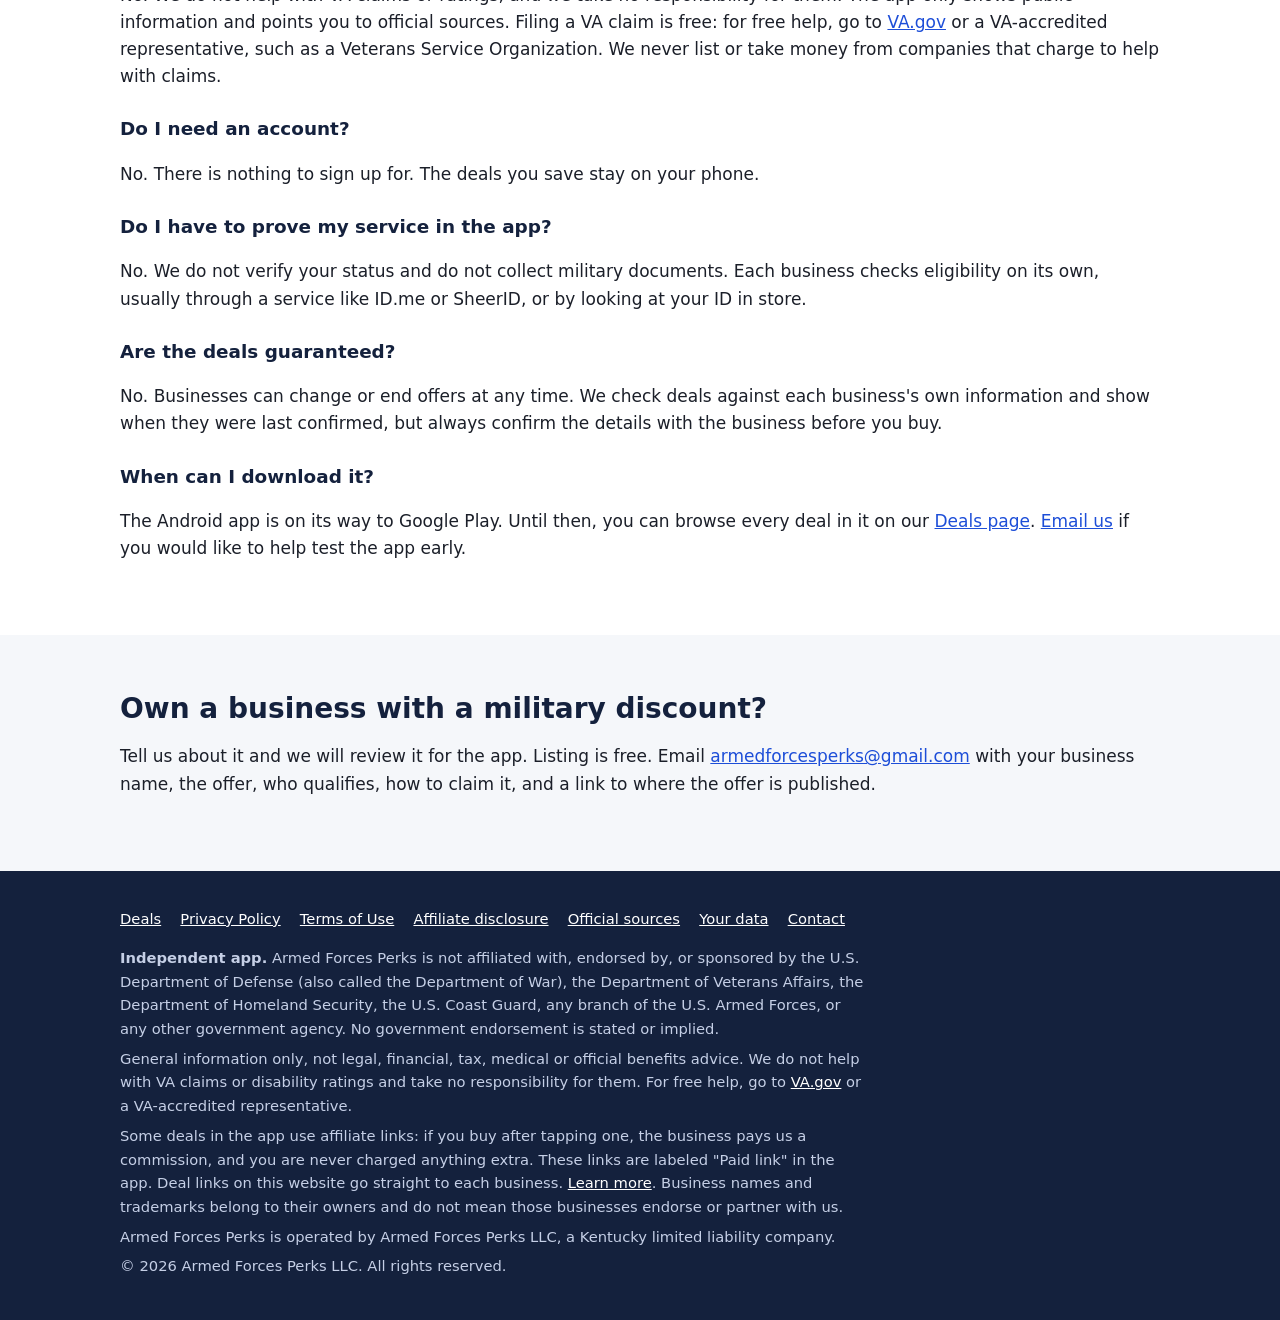
==== commit 831ab450: "Merge main (homepage wording, PR #21) into claude/legal-notes-and-sources Co-Authored-By: Claude Opu" ====
--- a/index.html
+++ b/index.html
@@ -124,6 +124,8 @@
         <h2>Common questions</h2>
         <h3>Is this an official military or government app?</h3>
         <p>No. Armed Forces Perks is an independent app. It is not affiliated with or endorsed by the Department of Defense, the VA, any branch of service, or any government agency.</p>
+        <h3>Can you help with my VA claim or disability rating?</h3>
+        <p>No. We do not help with VA claims or ratings, and we take no responsibility for them. The app only shows public information and points you to official sources. Filing a VA claim is free: for free help, go to <a href="https://www.va.gov/get-help-from-accredited-representative/">VA.gov</a> or a VA-accredited representative, such as a Veterans Service Organization. We never list or take money from companies that charge to help with claims.</p>
         <h3>Do I need an account?</h3>
         <p>No. There is nothing to sign up for. The deals you save stay on your phone.</p>
         <h3>Do I have to prove my service in the app?</h3>
@@ -149,10 +151,12 @@
         <li><a href="/privacy.html">Privacy Policy</a></li>
         <li><a href="/terms.html">Terms of Use</a></li>
         <li><a href="/disclosures.html">Affiliate disclosure</a></li>
+        <li><a href="/sources.html">Official sources</a></li>
         <li><a href="/delete-account.html">Your data</a></li>
         <li><a href="/contact.html">Contact</a></li>
       </ul>
       <p><strong>Independent app.</strong> Armed Forces Perks is not affiliated with, endorsed by, or sponsored by the U.S. Department of Defense (also called the Department of War), the Department of Veterans Affairs, the Department of Homeland Security, the U.S. Coast Guard, any branch of the U.S. Armed Forces, or any other government agency. No government endorsement is stated or implied.</p>
+      <p>General information only, not legal, financial, tax, medical or official benefits advice. We do not help with VA claims or disability ratings and take no responsibility for them. For free help, go to <a href="https://www.va.gov/get-help-from-accredited-representative/">VA.gov</a> or a VA-accredited representative.</p>
       <p>Some deals in the app use affiliate links: if you buy after tapping one, the business pays us a commission, and you are never charged anything extra. These links are labeled "Paid link" in the app. Deal links on this website go straight to each business. <a href="/disclosures.html">Learn more</a>. Business names and trademarks belong to their owners and do not mean those businesses endorse or partner with us.</p>
       <p>Armed Forces Perks is operated by Armed Forces Perks LLC, a Kentucky limited liability company.</p>
       <p>&copy; 2026 Armed Forces Perks LLC. All rights reserved.</p>
